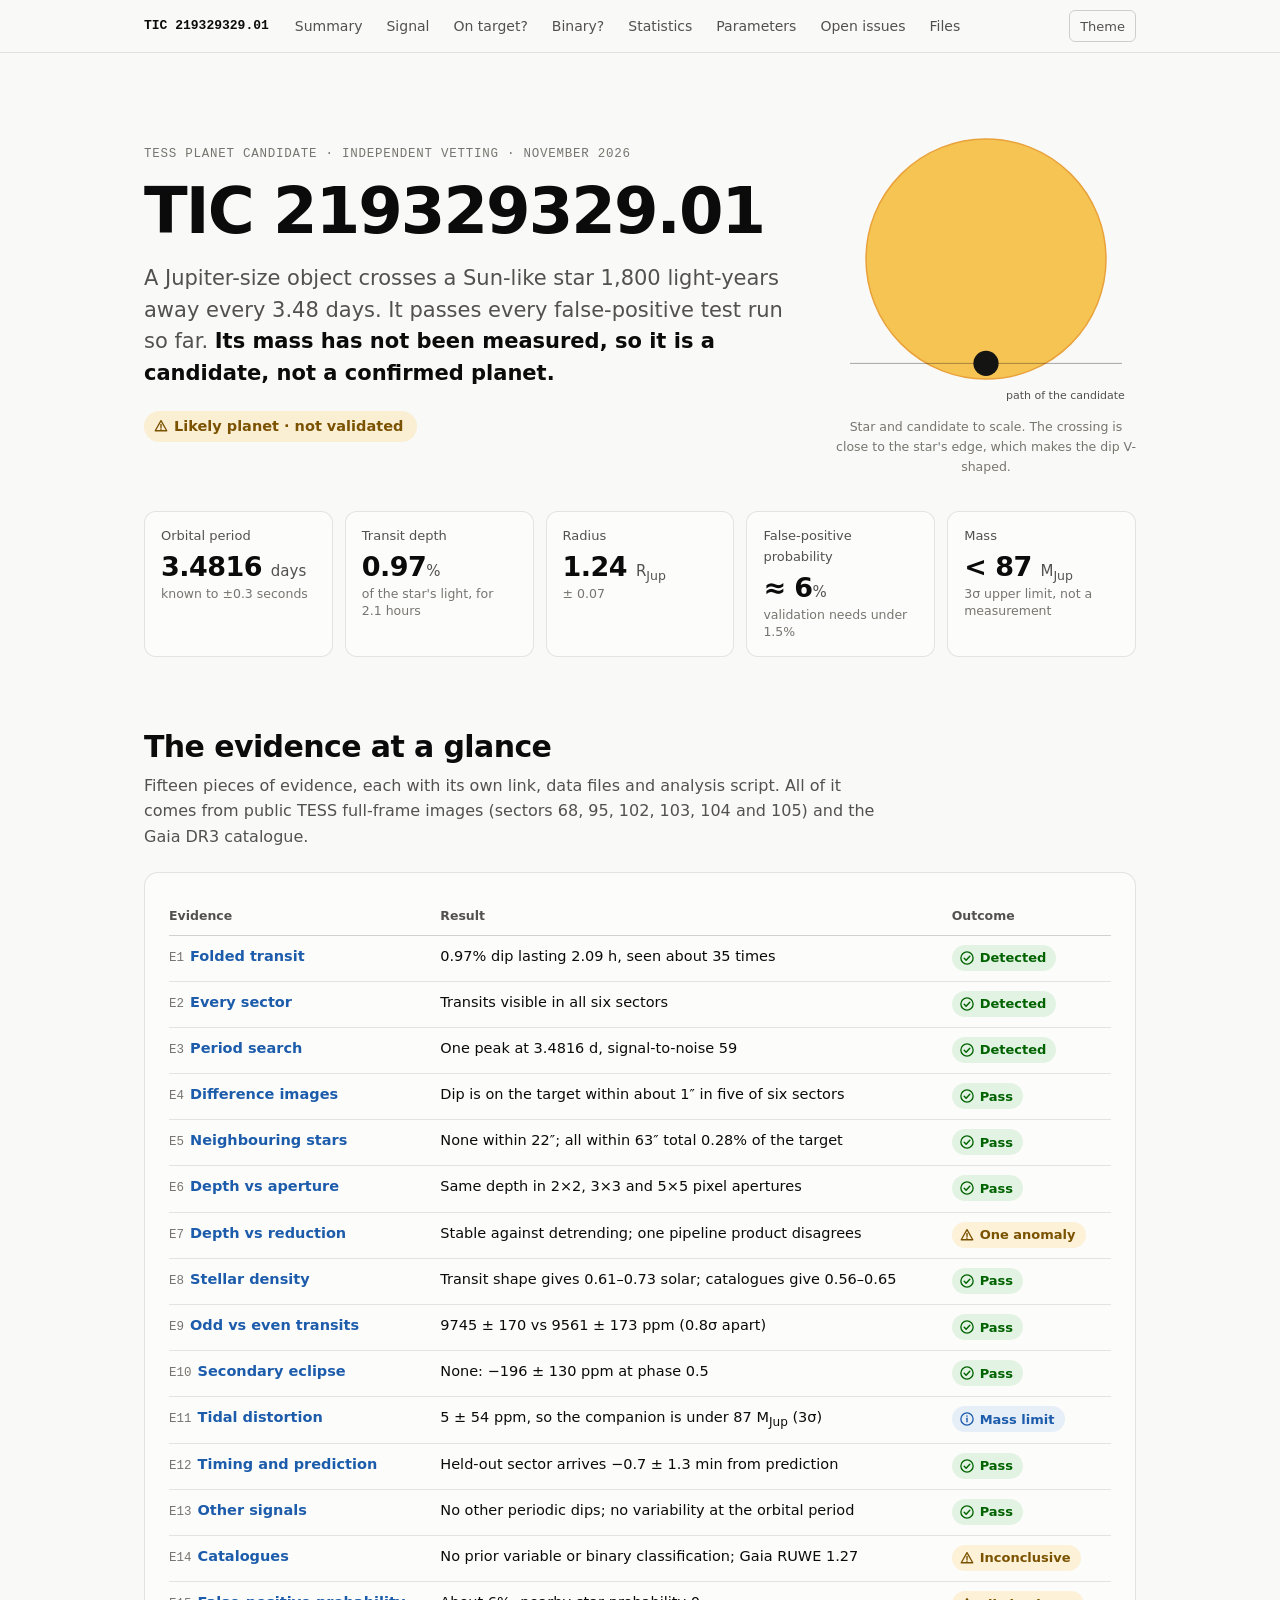
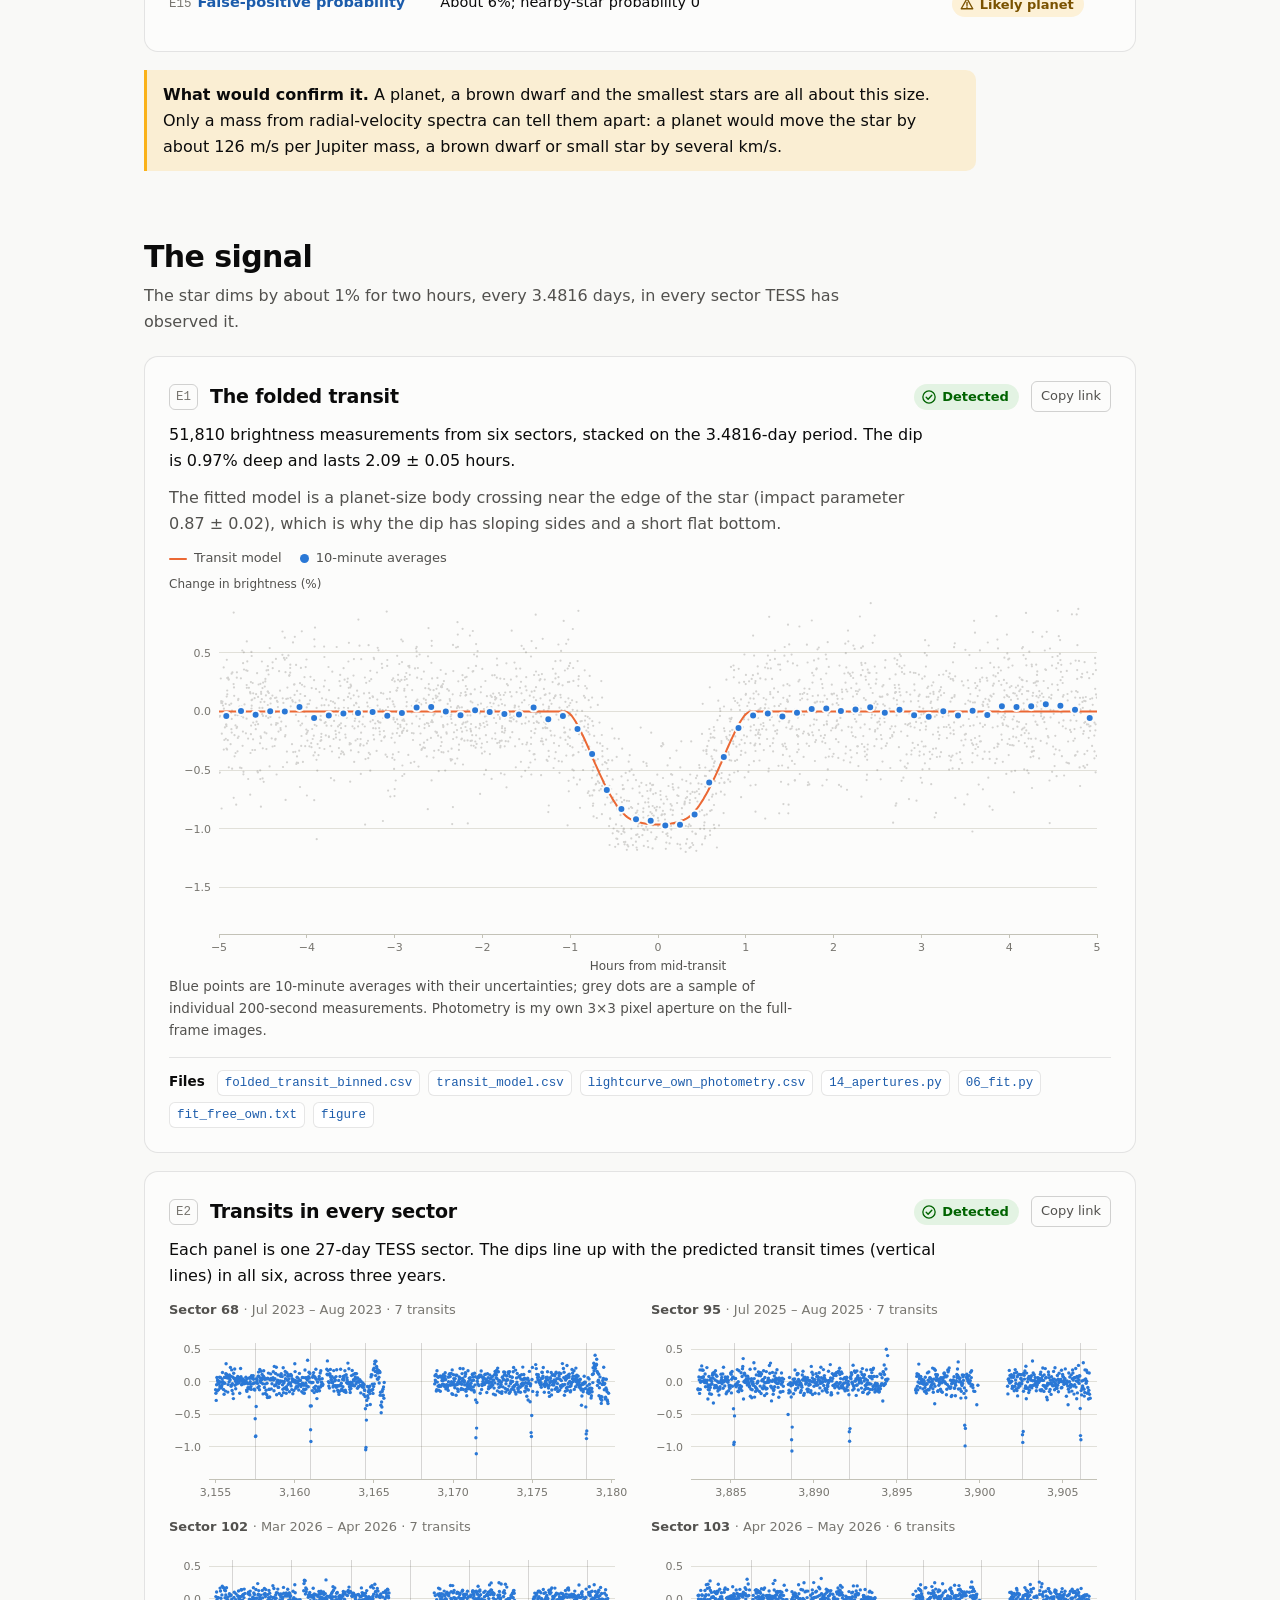
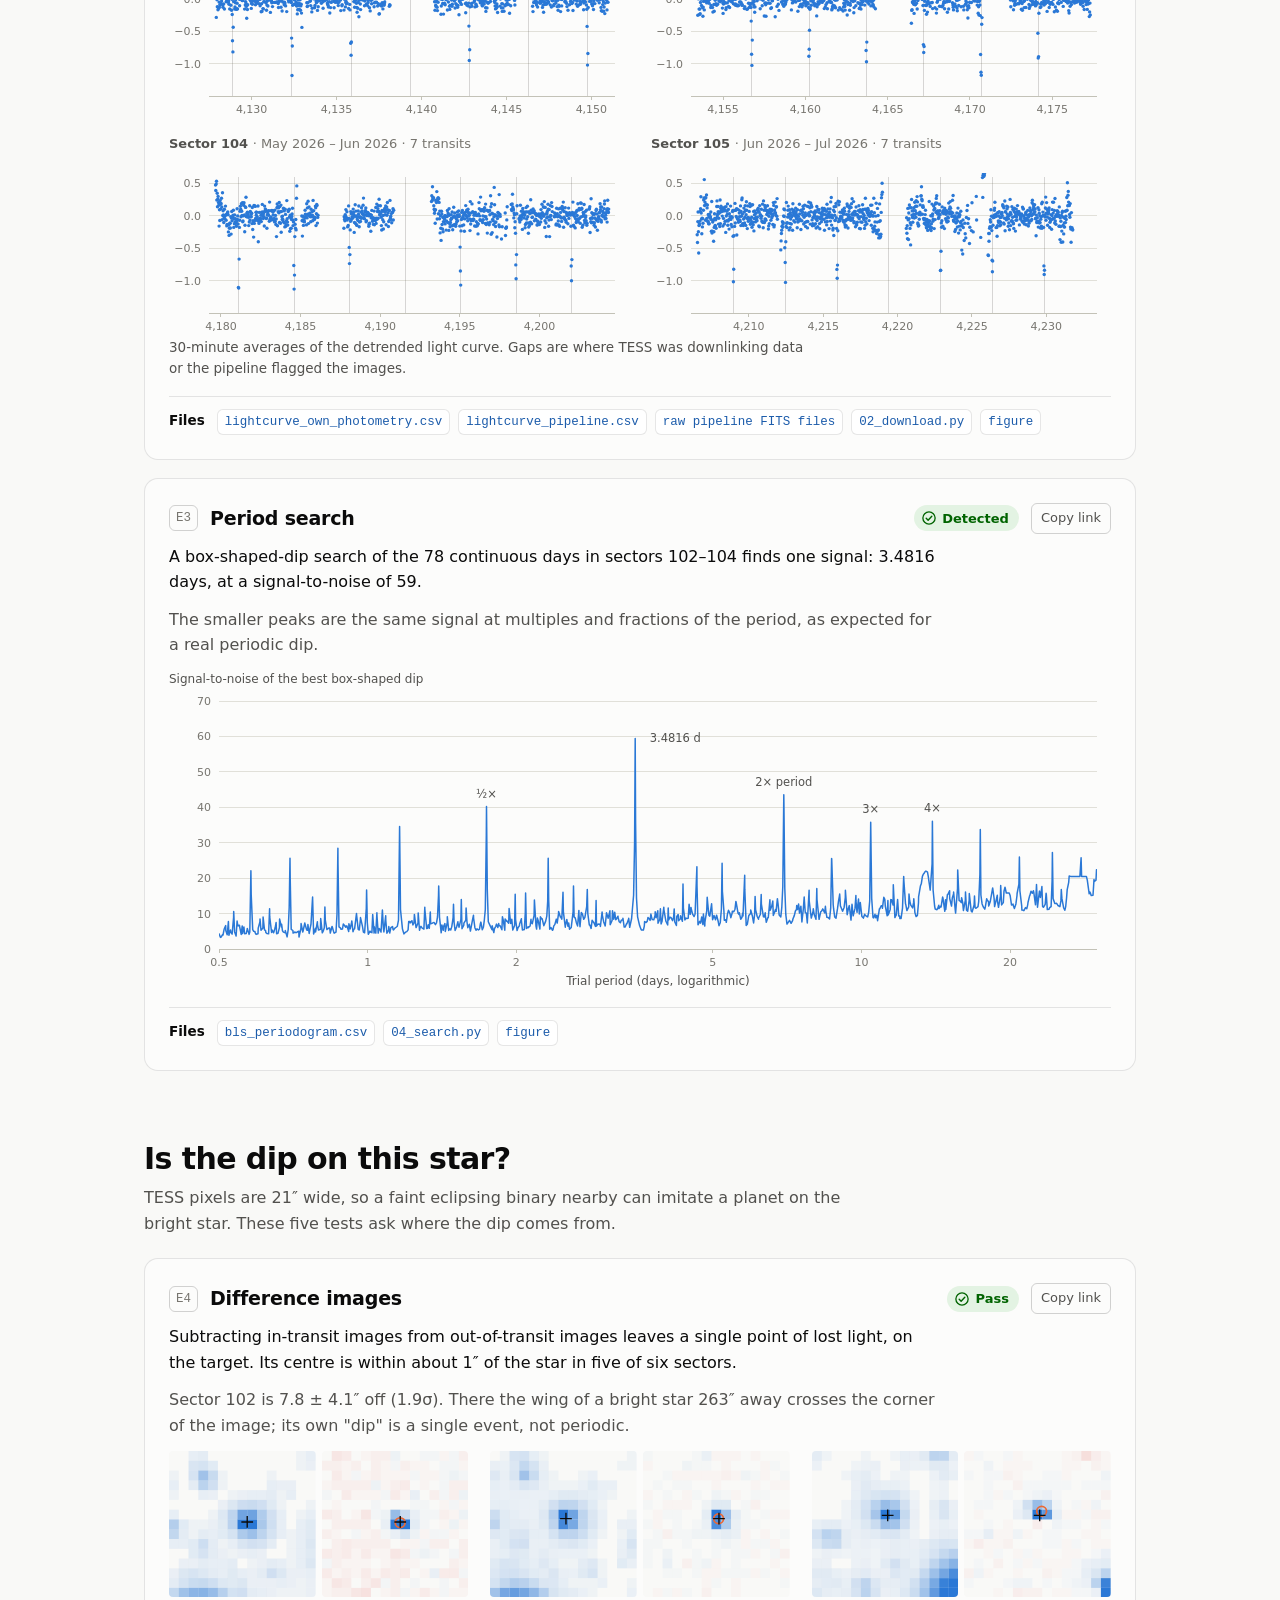
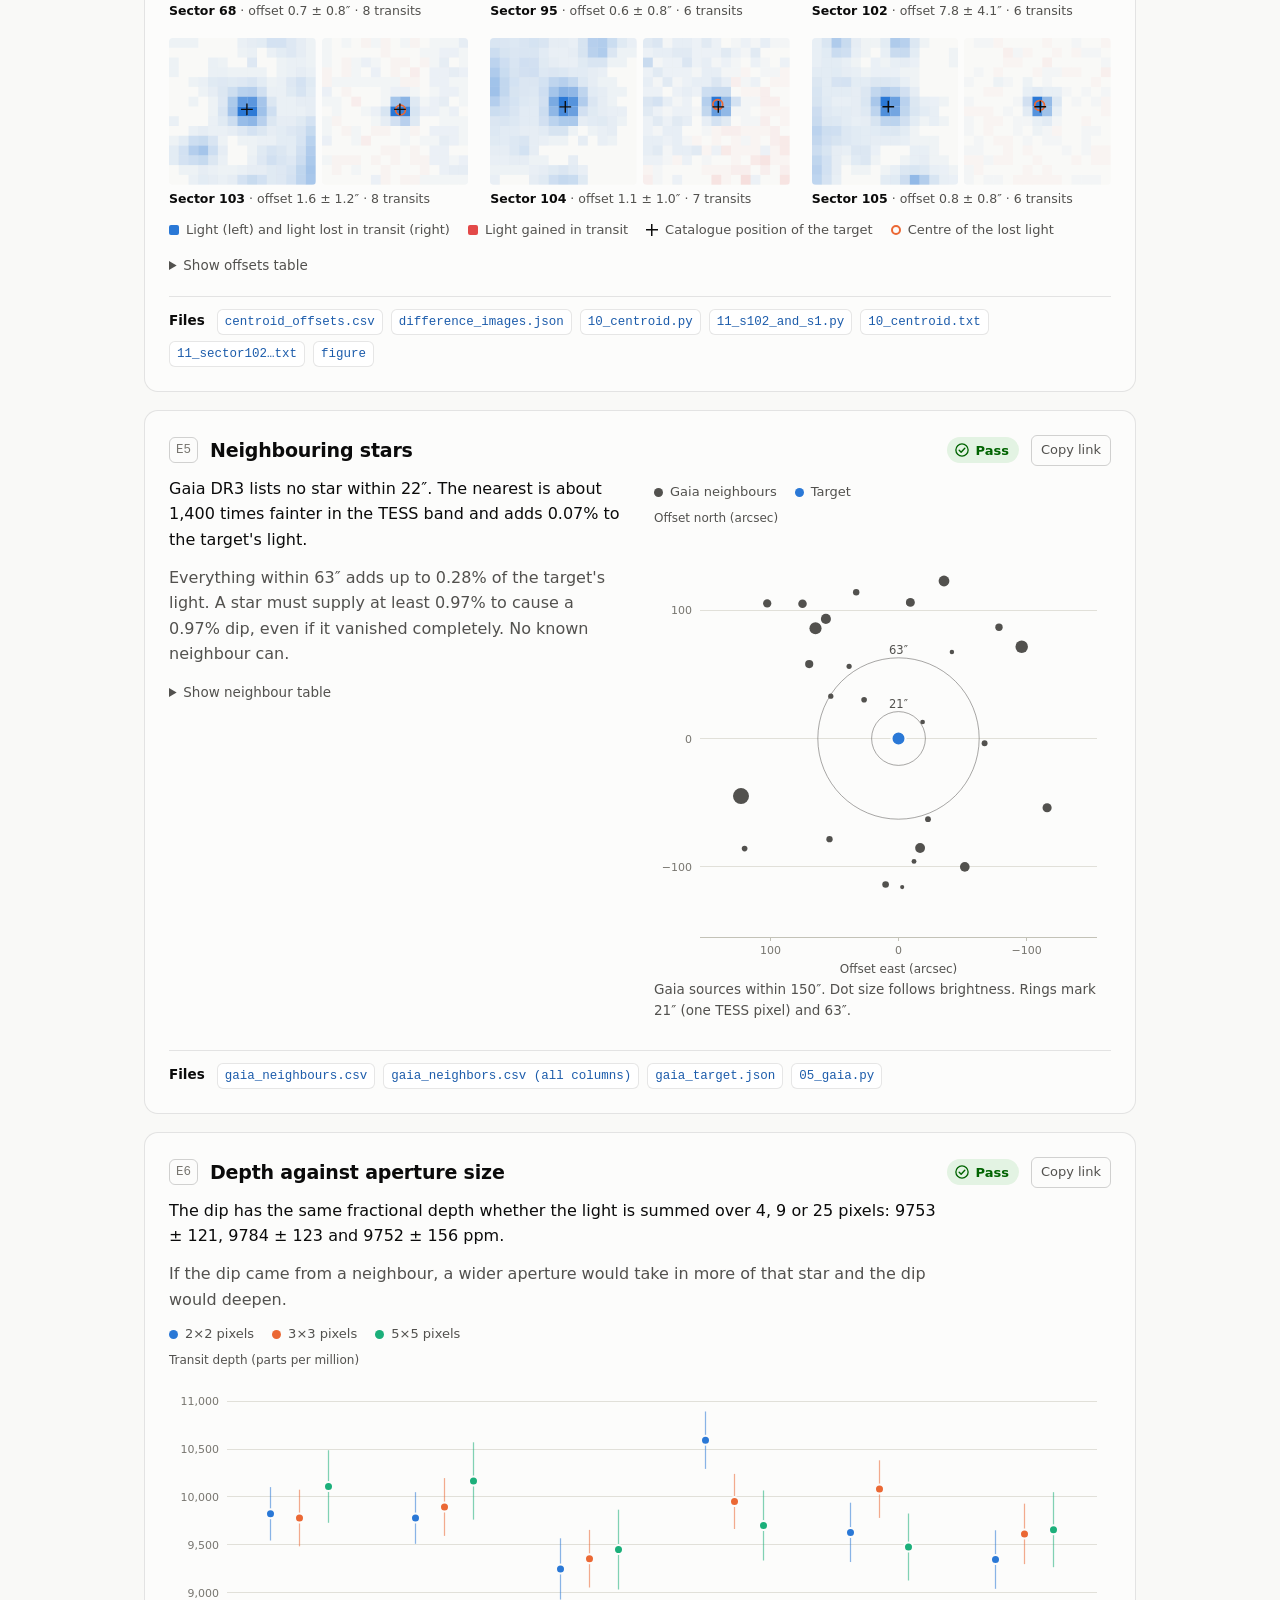
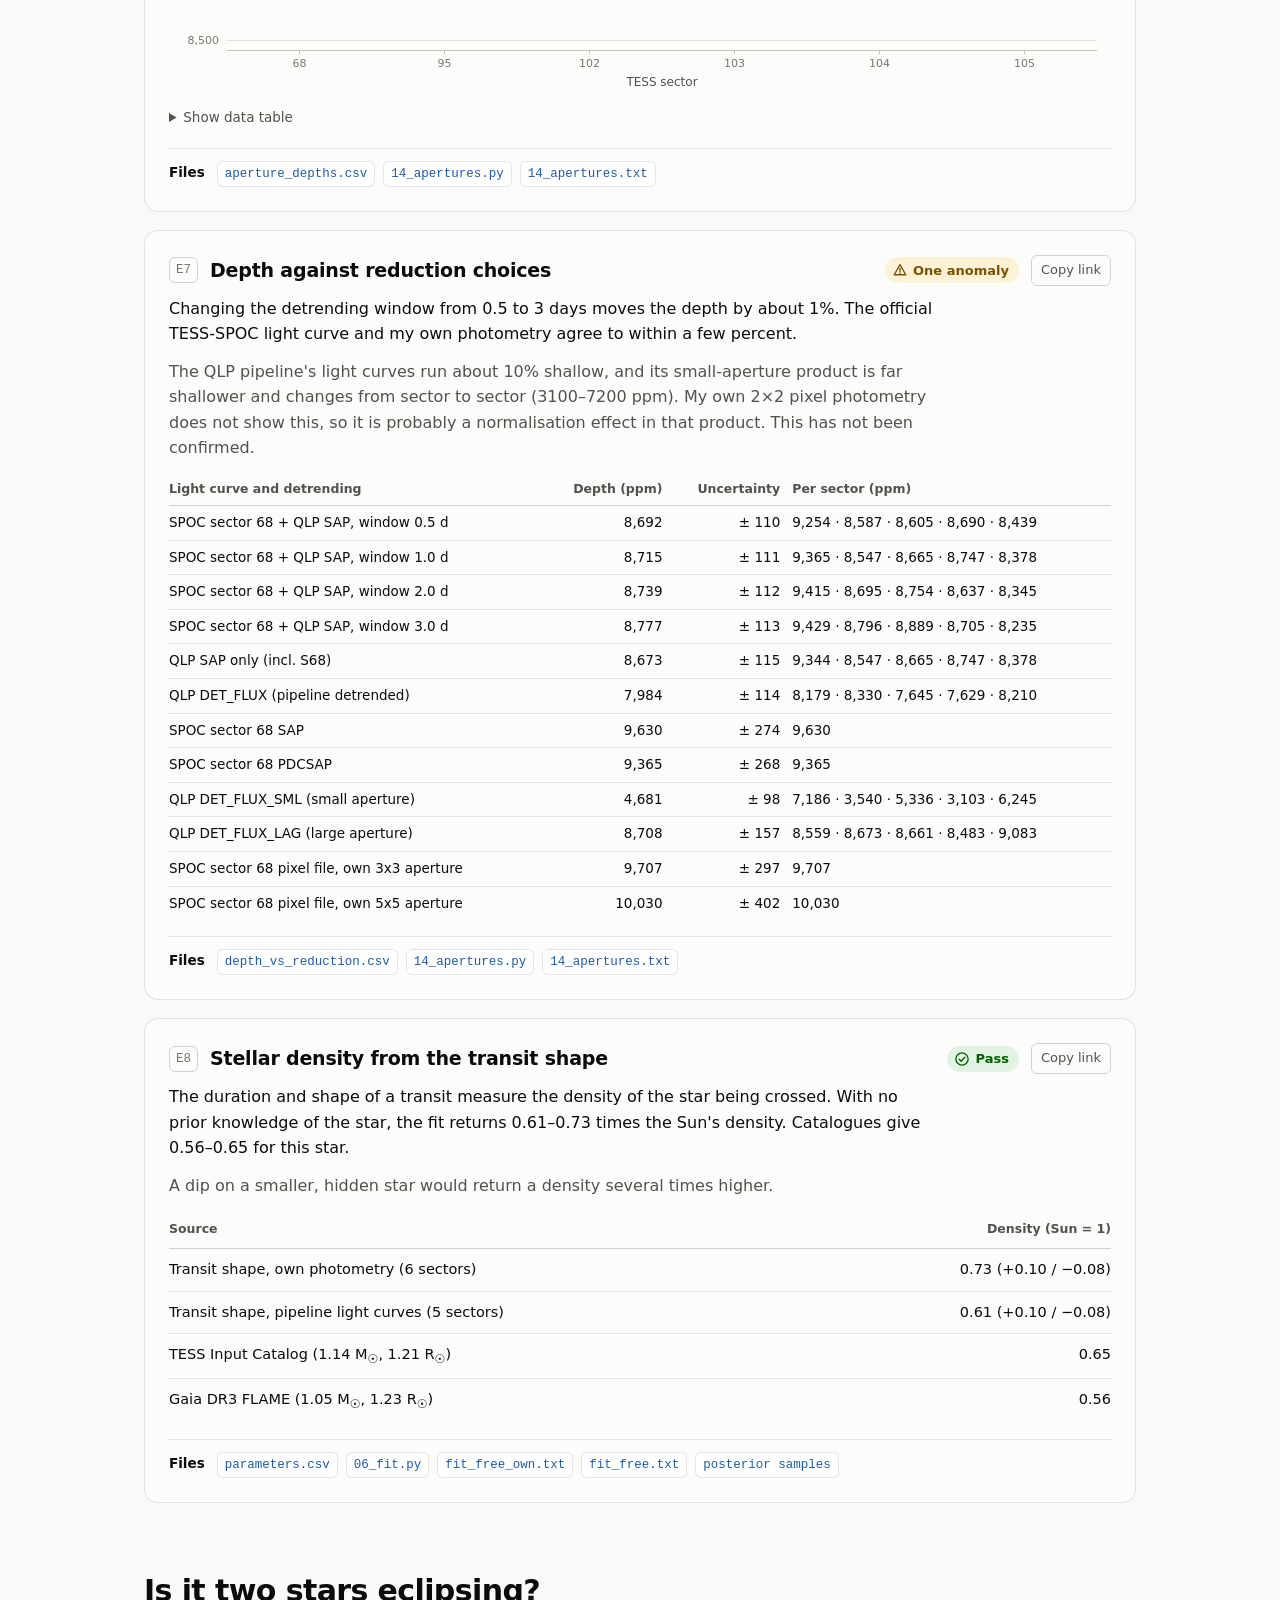
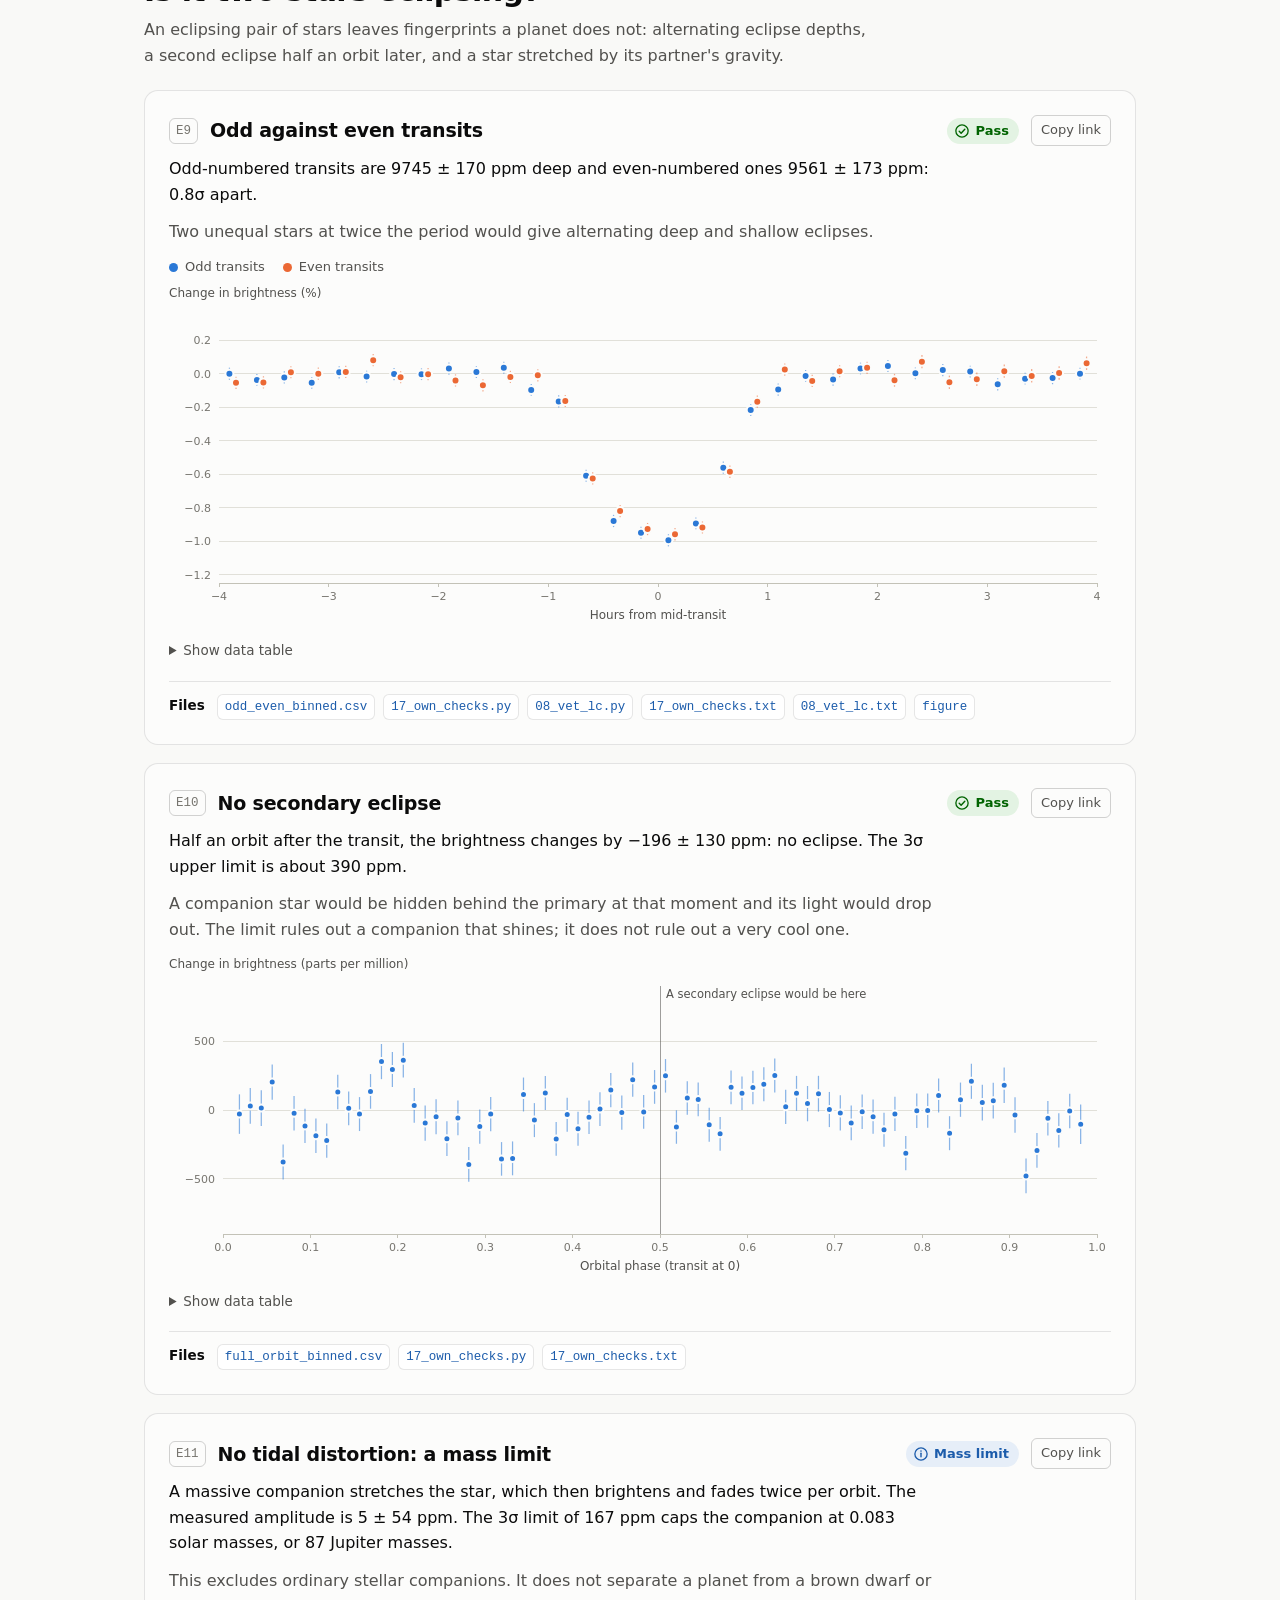
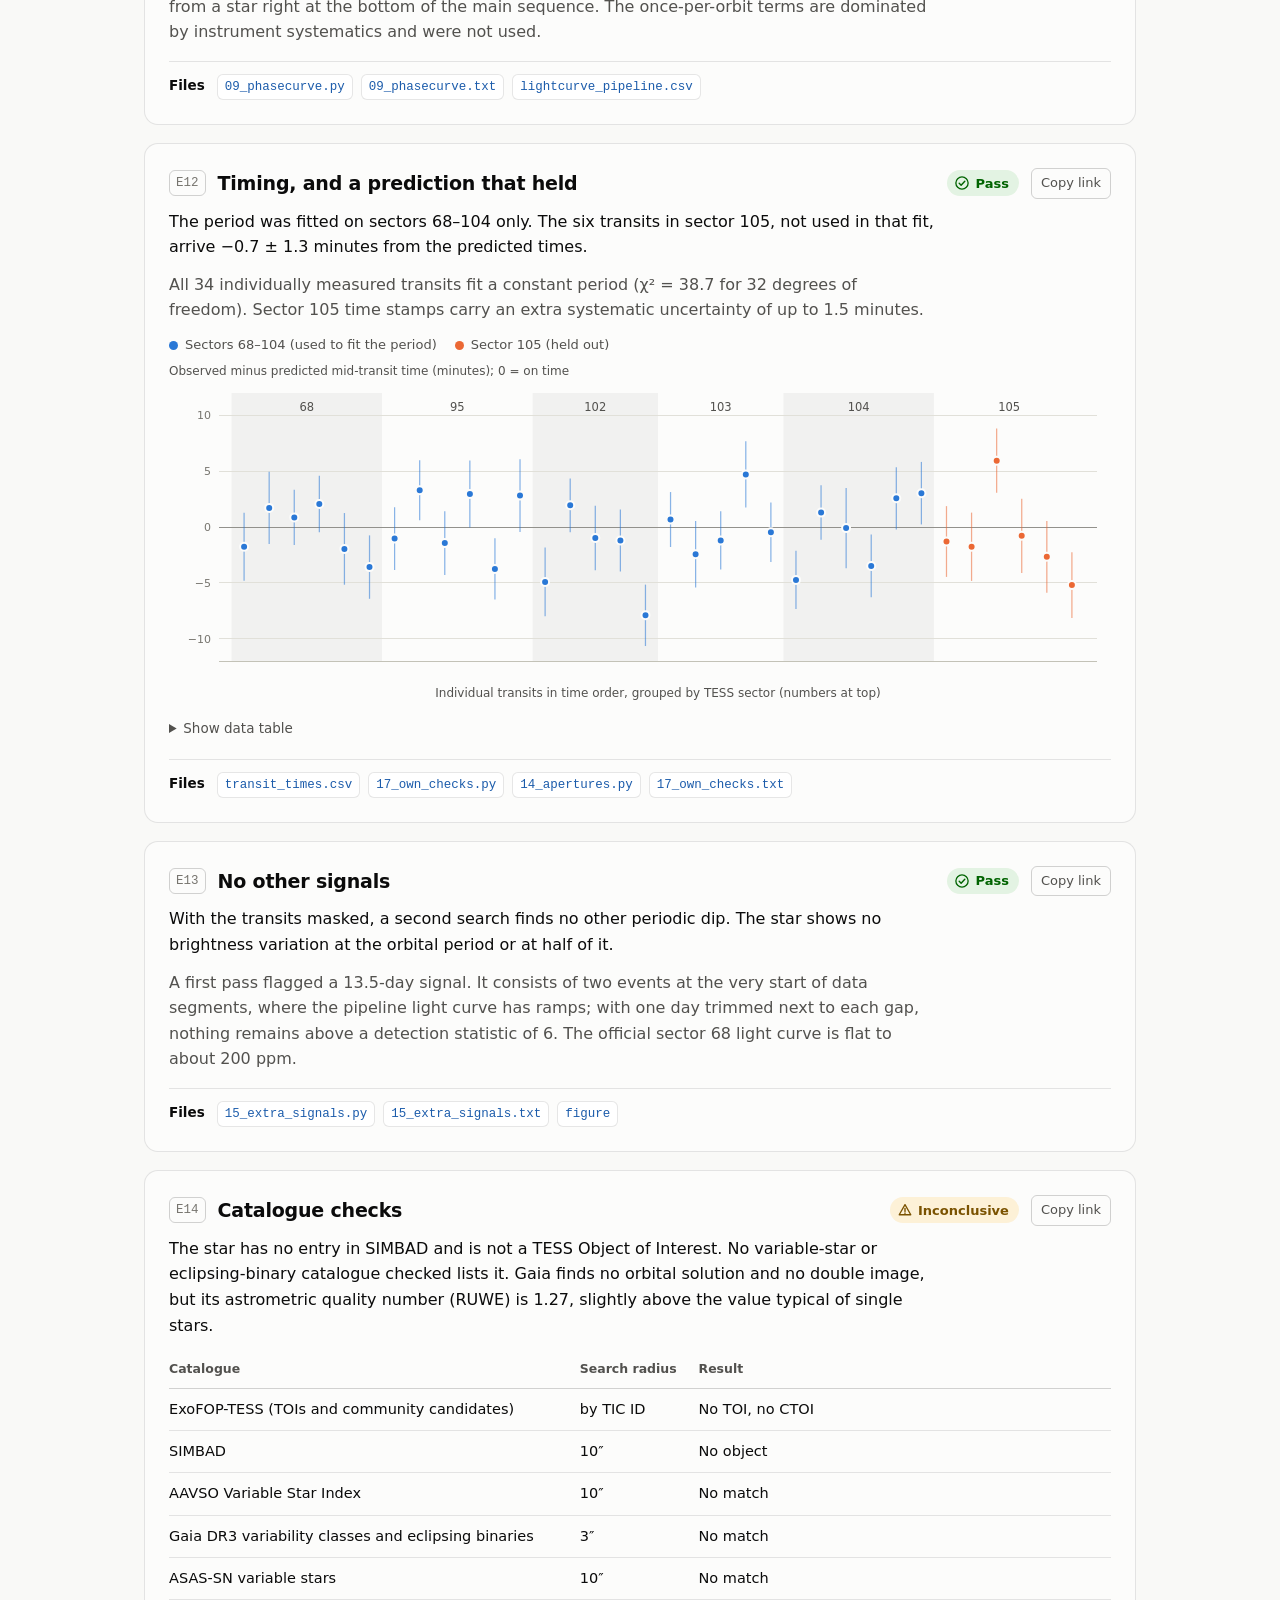
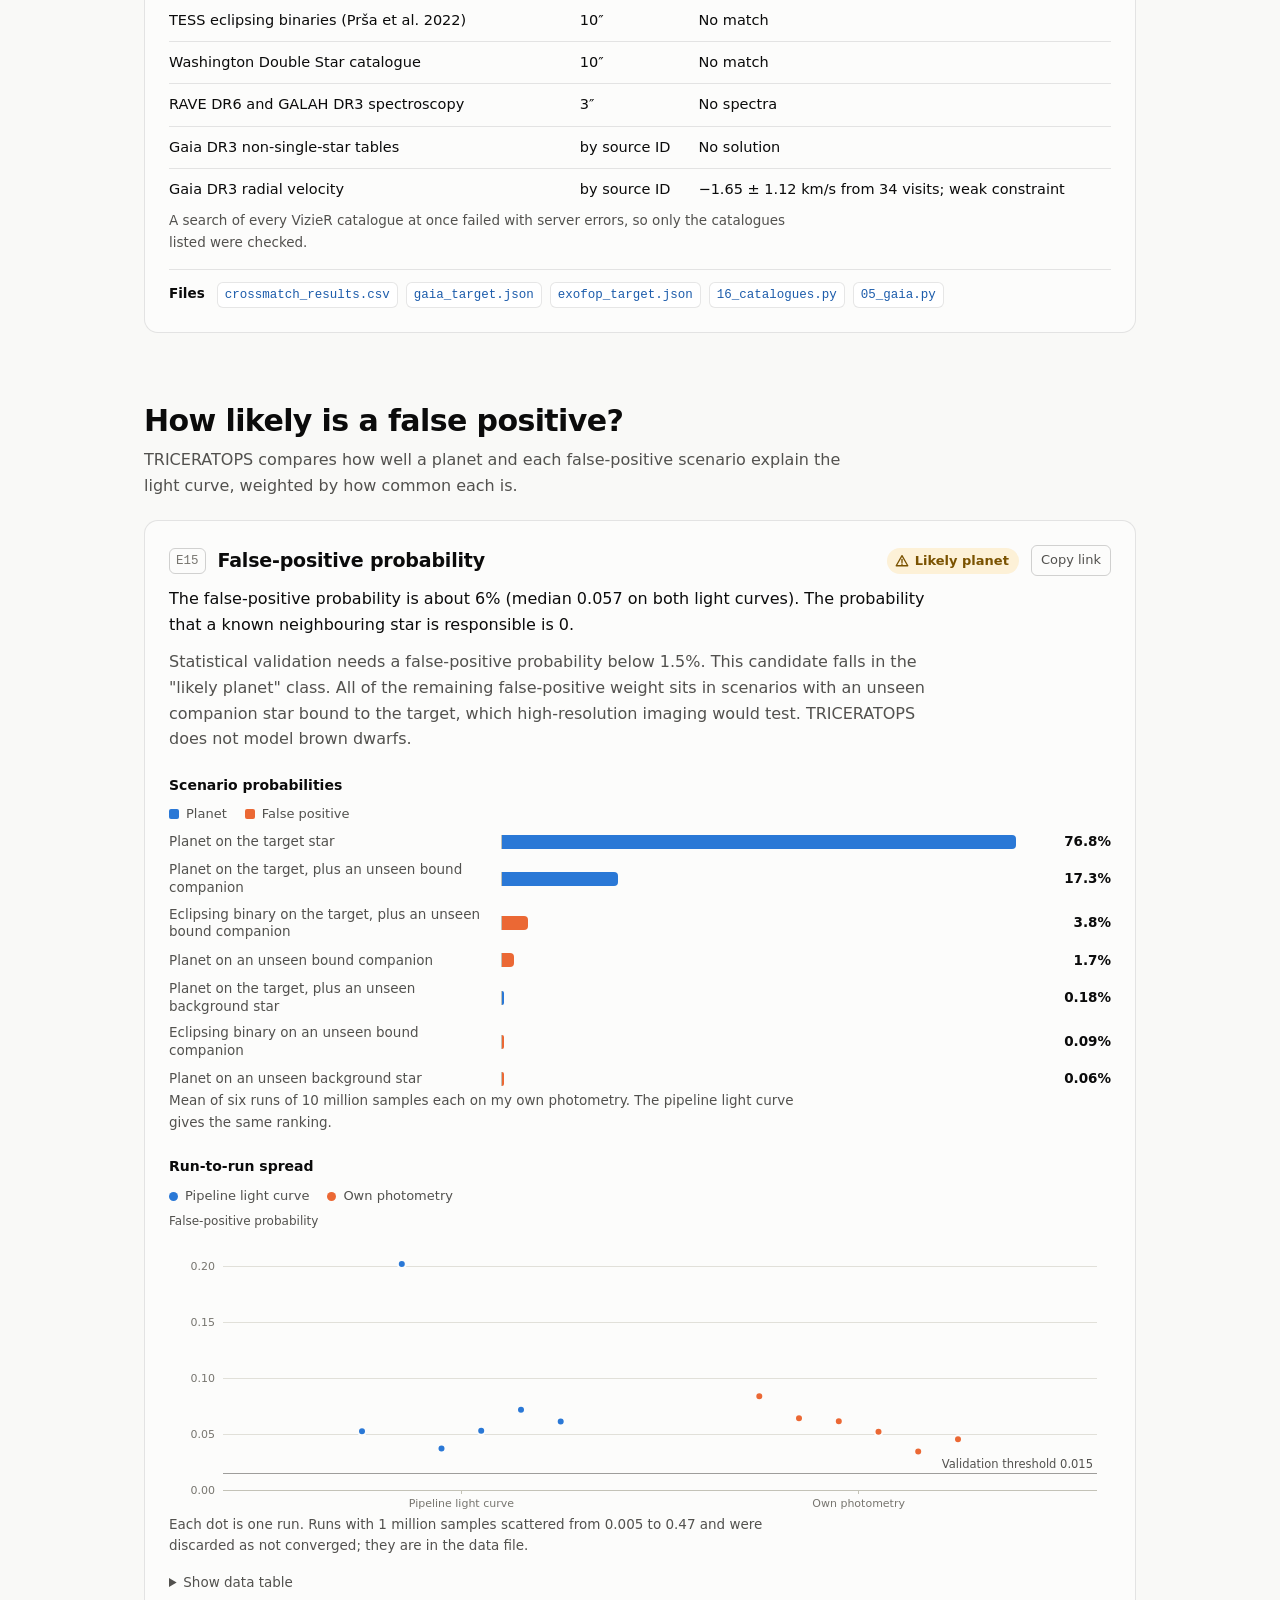
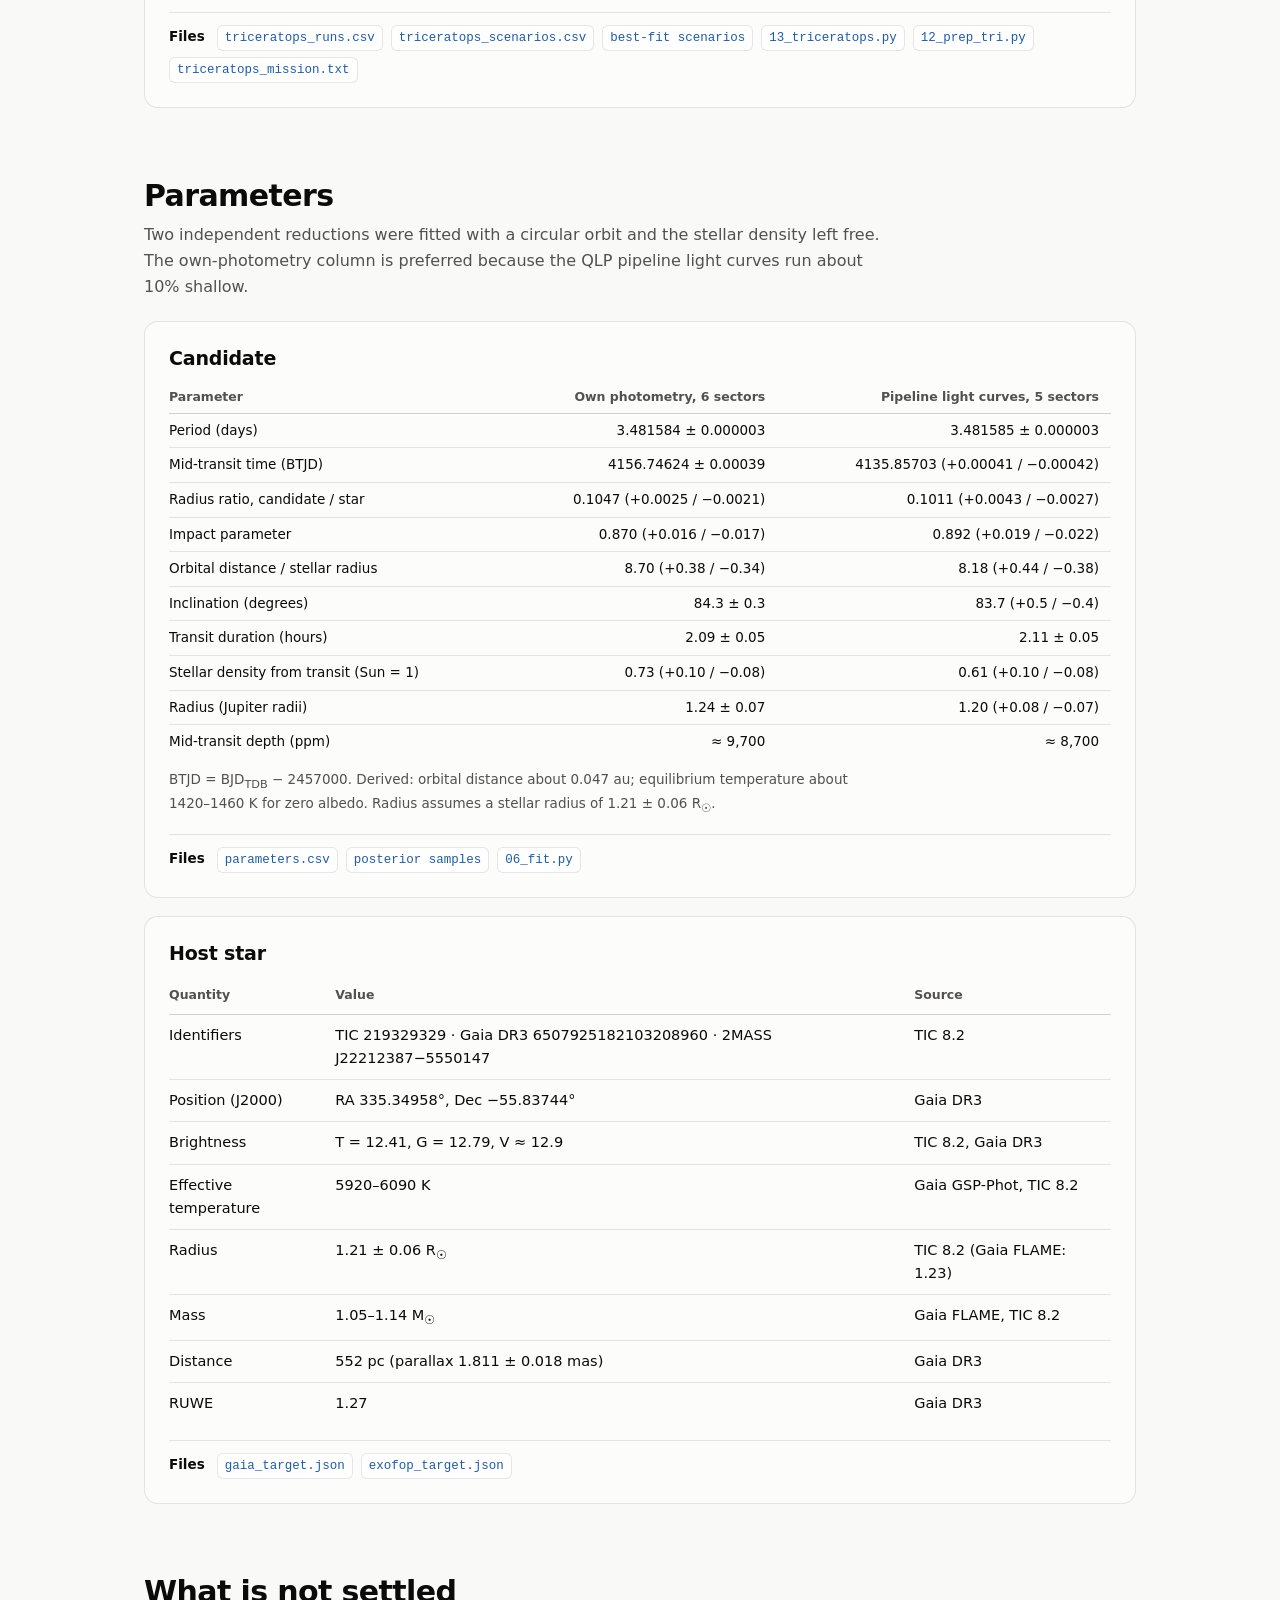
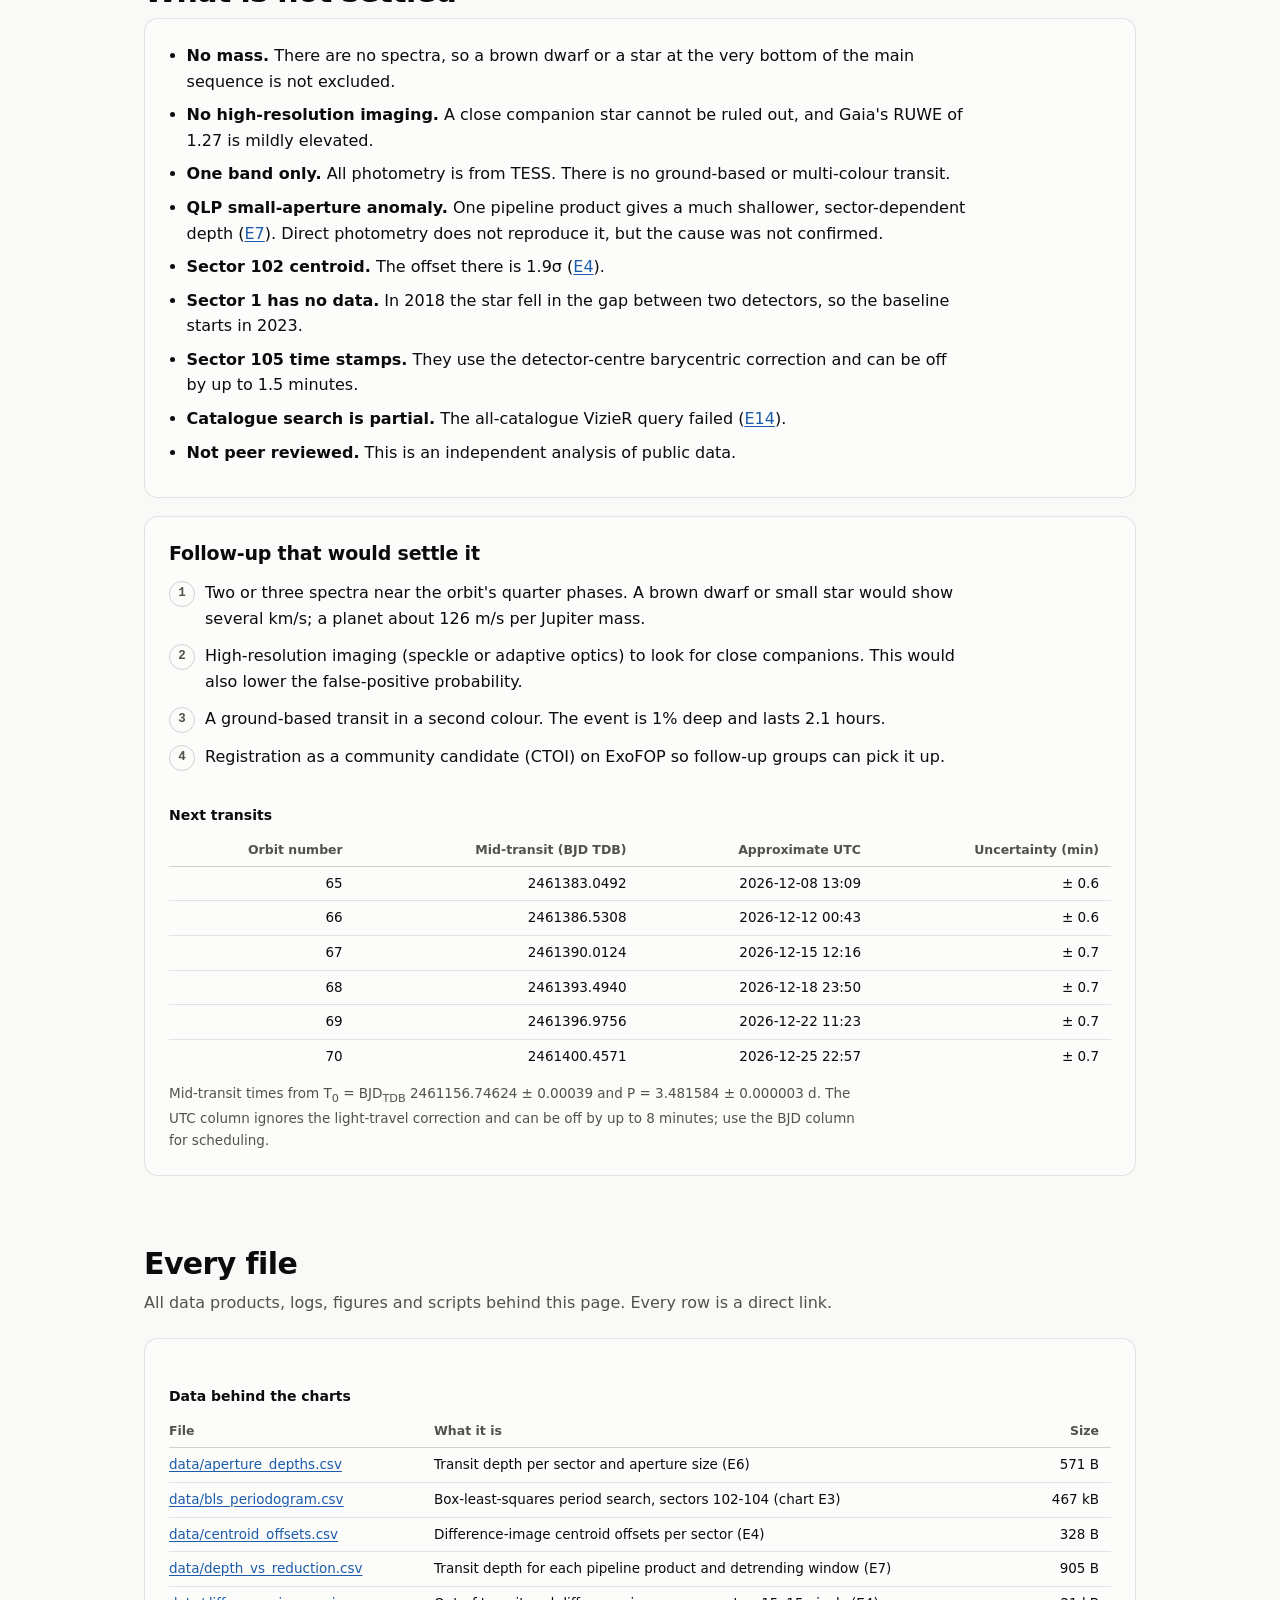
==== index.html @ 23b4c653 "Publish TIC 219329329 evidence site" ====
<!doctype html>
<html lang="en">
<head>
<meta charset="utf-8">
<meta name="viewport" content="width=device-width, initial-scale=1">
<title>TIC 219329329.01 — evidence for a hot-Jupiter candidate</title>
<meta name="description" content="Vetting evidence for TIC 219329329.01, a Jupiter-size planet candidate found in TESS data: transit, on-target tests, eclipsing-binary tests and false-positive probability. Likely planet, not yet validated.">
<meta property="og:title" content="TIC 219329329.01 — evidence for a hot-Jupiter candidate">
<meta property="og:description" content="A Jupiter-size object crosses a Sun-like star every 3.48 days. Every test, every data file and every script, linkable.">
<meta property="og:type" content="article">
<meta name="color-scheme" content="light dark">
<link rel="icon" href="data:image/svg+xml,%3Csvg xmlns='http://www.w3.org/2000/svg' viewBox='0 0 32 32'%3E%3Ccircle cx='16' cy='16' r='14' fill='%23f6c453'/%3E%3Ccircle cx='16' cy='27' r='3' fill='%230b0b0b'/%3E%3C/svg%3E">
<link rel="stylesheet" href="assets/style.css">
<script>try { var t = localStorage.getItem("theme"); if (t === "light" || t === "dark") document.documentElement.setAttribute("data-theme", t); } catch (e) {}</script>
</head>
<body>
<svg width="0" height="0" style="position:absolute" aria-hidden="true">
  <symbol id="i-check" viewBox="0 0 16 16"><circle cx="8" cy="8" r="7" fill="none" stroke="currentColor" stroke-width="1.5"/><path d="M4.8 8.3l2.2 2.2 4.2-4.6" fill="none" stroke="currentColor" stroke-width="1.6" stroke-linecap="round" stroke-linejoin="round"/></symbol>
  <symbol id="i-warn" viewBox="0 0 16 16"><path d="M8 1.8l6.6 11.6H1.4z" fill="none" stroke="currentColor" stroke-width="1.5" stroke-linejoin="round"/><path d="M8 6.2v3.4" stroke="currentColor" stroke-width="1.6" stroke-linecap="round"/><circle cx="8" cy="11.6" r="0.9" fill="currentColor"/></symbol>
  <symbol id="i-info" viewBox="0 0 16 16"><circle cx="8" cy="8" r="7" fill="none" stroke="currentColor" stroke-width="1.5"/><path d="M8 7.2v4" stroke="currentColor" stroke-width="1.6" stroke-linecap="round"/><circle cx="8" cy="4.7" r="0.9" fill="currentColor"/></symbol>
</svg>

<header class="topbar">
  <div class="wrap">
    <a class="brand" href="#top">TIC 219329329.01</a>
    <nav class="topnav" aria-label="Sections">
      <a href="#summary">Summary</a>
      <a href="#detection">Signal</a>
      <a href="#on-target">On target?</a>
      <a href="#binary">Binary?</a>
      <a href="#fpp">Statistics</a>
      <a href="#parameters">Parameters</a>
      <a href="#open-issues">Open issues</a>
      <a href="#files">Files</a>
    </nav>
    <button class="theme-toggle" id="theme-toggle" type="button" aria-label="Switch between light and dark theme">Theme</button>
  </div>
</header>

<main id="top">
<div class="wrap">

<section class="hero">
  <div class="hero-grid">
    <div>
      <p class="kicker">TESS planet candidate · independent vetting · November 2026</p>
      <h1>TIC 219329329.01</h1>
      <p class="lede">A Jupiter-size object crosses a Sun-like star 1,800 light-years away every 3.48 days. It passes every false-positive test run so far. <strong>Its mass has not been measured, so it is a candidate, not a confirmed planet.</strong></p>
      <span class="pill pill-warn pill-lg"><svg><use href="#i-warn"/></svg>Likely planet · not validated</span>
    </div>
    <figure class="hero-art" style="margin:0">
      <svg viewBox="0 0 300 300" role="img" aria-label="The star with the candidate crossing near its lower edge, drawn to scale">
        <circle class="art-star" cx="150" cy="150" r="120"/>
        <circle class="art-limb" cx="150" cy="150" r="120"/>
        <line class="art-path" x1="14" x2="286" y1="254.4" y2="254.4"/>
        <circle class="art-planet" cx="150" cy="254.4" r="12.6"/>
        <text class="art-label" x="170" y="290">path of the candidate</text>
      </svg>
      <figcaption>Star and candidate to scale. The crossing is close to the star's edge, which makes the dip V-shaped.</figcaption>
    </figure>
  </div>

  <ul class="tiles">
    <li class="tile"><div class="tile-label">Orbital period</div><div class="tile-value">3.4816 <small>days</small></div><div class="tile-note">known to ±0.3 seconds</div></li>
    <li class="tile"><div class="tile-label">Transit depth</div><div class="tile-value">0.97<small>%</small></div><div class="tile-note">of the star's light, for 2.1 hours</div></li>
    <li class="tile"><div class="tile-label">Radius</div><div class="tile-value">1.24 <small>R<sub>Jup</sub></small></div><div class="tile-note">± 0.07</div></li>
    <li class="tile"><div class="tile-label">False-positive probability</div><div class="tile-value">≈ 6<small>%</small></div><div class="tile-note">validation needs under 1.5%</div></li>
    <li class="tile"><div class="tile-label">Mass</div><div class="tile-value">&lt; 87 <small>M<sub>Jup</sub></small></div><div class="tile-note">3σ upper limit, not a measurement</div></li>
  </ul>
</section>

<section class="block" id="summary">
  <h2>The evidence at a glance</h2>
  <p class="section-intro">Fifteen pieces of evidence, each with its own link, data files and analysis script. All of it comes from public TESS full-frame images (sectors 68, 95, 102, 103, 104 and 105) and the Gaia DR3 catalogue.</p>
  <div class="card">
    <div class="table-wrap">
    <table class="glance">
      <thead><tr><th scope="col">Evidence</th><th scope="col">Result</th><th scope="col">Outcome</th></tr></thead>
      <tbody>
        <tr><td><span class="mono">E1</span><a href="#transit">Folded transit</a></td><td>0.97% dip lasting 2.09 h, seen about 35 times</td><td><span class="pill pill-good"><svg><use href="#i-check"/></svg>Detected</span></td></tr>
        <tr><td><span class="mono">E2</span><a href="#light-curves">Every sector</a></td><td>Transits visible in all six sectors</td><td><span class="pill pill-good"><svg><use href="#i-check"/></svg>Detected</span></td></tr>
        <tr><td><span class="mono">E3</span><a href="#period-search">Period search</a></td><td>One peak at 3.4816 d, signal-to-noise 59</td><td><span class="pill pill-good"><svg><use href="#i-check"/></svg>Detected</span></td></tr>
        <tr><td><span class="mono">E4</span><a href="#centroid">Difference images</a></td><td>Dip is on the target within about 1″ in five of six sectors</td><td><span class="pill pill-good"><svg><use href="#i-check"/></svg>Pass</span></td></tr>
        <tr><td><span class="mono">E5</span><a href="#neighbours">Neighbouring stars</a></td><td>None within 22″; all within 63″ total 0.28% of the target</td><td><span class="pill pill-good"><svg><use href="#i-check"/></svg>Pass</span></td></tr>
        <tr><td><span class="mono">E6</span><a href="#aperture">Depth vs aperture</a></td><td>Same depth in 2×2, 3×3 and 5×5 pixel apertures</td><td><span class="pill pill-good"><svg><use href="#i-check"/></svg>Pass</span></td></tr>
        <tr><td><span class="mono">E7</span><a href="#reduction">Depth vs reduction</a></td><td>Stable against detrending; one pipeline product disagrees</td><td><span class="pill pill-warn"><svg><use href="#i-warn"/></svg>One anomaly</span></td></tr>
        <tr><td><span class="mono">E8</span><a href="#density">Stellar density</a></td><td>Transit shape gives 0.61–0.73 solar; catalogues give 0.56–0.65</td><td><span class="pill pill-good"><svg><use href="#i-check"/></svg>Pass</span></td></tr>
        <tr><td><span class="mono">E9</span><a href="#odd-even">Odd vs even transits</a></td><td>9745 ± 170 vs 9561 ± 173 ppm (0.8σ apart)</td><td><span class="pill pill-good"><svg><use href="#i-check"/></svg>Pass</span></td></tr>
        <tr><td><span class="mono">E10</span><a href="#secondary">Secondary eclipse</a></td><td>None: −196 ± 130 ppm at phase 0.5</td><td><span class="pill pill-good"><svg><use href="#i-check"/></svg>Pass</span></td></tr>
        <tr><td><span class="mono">E11</span><a href="#ellipsoidal">Tidal distortion</a></td><td>5 ± 54 ppm, so the companion is under 87 M<sub>Jup</sub> (3σ)</td><td><span class="pill pill-info"><svg><use href="#i-info"/></svg>Mass limit</span></td></tr>
        <tr><td><span class="mono">E12</span><a href="#timing">Timing and prediction</a></td><td>Held-out sector arrives −0.7 ± 1.3 min from prediction</td><td><span class="pill pill-good"><svg><use href="#i-check"/></svg>Pass</span></td></tr>
        <tr><td><span class="mono">E13</span><a href="#other-signals">Other signals</a></td><td>No other periodic dips; no variability at the orbital period</td><td><span class="pill pill-good"><svg><use href="#i-check"/></svg>Pass</span></td></tr>
        <tr><td><span class="mono">E14</span><a href="#catalogues">Catalogues</a></td><td>No prior variable or binary classification; Gaia RUWE 1.27</td><td><span class="pill pill-warn"><svg><use href="#i-warn"/></svg>Inconclusive</span></td></tr>
        <tr><td><span class="mono">E15</span><a href="#fpp">False-positive probability</a></td><td>About 6%; nearby-star probability 0</td><td><span class="pill pill-warn"><svg><use href="#i-warn"/></svg>Likely planet</span></td></tr>
      </tbody>
    </table>
    </div>
  </div>
  <div class="callout"><p><strong>What would confirm it.</strong> A planet, a brown dwarf and the smallest stars are all about this size. Only a mass from radial-velocity spectra can tell them apart: a planet would move the star by about 126 m/s per Jupiter mass, a brown dwarf or small star by several km/s.</p></div>
</section>

<!-- ============================================================ DETECTION -->
<section class="block" id="detection">
  <h2>The signal</h2>
  <p class="section-intro">The star dims by about 1% for two hours, every 3.4816 days, in every sector TESS has observed it.</p>

  <article class="card ev" id="transit">
    <div class="ev-head"><span class="ev-id">E1</span><h3>The folded transit</h3><span class="pill pill-good"><svg><use href="#i-check"/></svg>Detected</span><a class="permalink" href="#transit">Copy link</a></div>
    <p class="result">51,810 brightness measurements from six sectors, stacked on the 3.4816-day period. The dip is 0.97% deep and lasts 2.09 ± 0.05 hours.</p>
    <p class="why">The fitted model is a planet-size body crossing near the edge of the star (impact parameter 0.87 ± 0.02), which is why the dip has sloping sides and a short flat bottom.</p>
    <div id="chart-transit"></div>
    <p class="caption">Blue points are 10-minute averages with their uncertainties; grey dots are a sample of individual 200-second measurements. Photometry is my own 3×3 pixel aperture on the full-frame images.</p>
    <div class="files"><span class="files-label">Files</span><a href="data/folded_transit_binned.csv">folded_transit_binned.csv</a><a href="data/transit_model.csv">transit_model.csv</a><a href="data/lightcurve_own_photometry.csv">lightcurve_own_photometry.csv</a><a href="scripts/14_apertures.py">14_apertures.py</a><a href="scripts/06_fit.py">06_fit.py</a><a href="evidence/logs/fit_free_own.txt">fit_free_own.txt</a><a href="evidence/figures/06_independent_photometry.png">figure</a></div>
  </article>

  <article class="card ev" id="light-curves">
    <div class="ev-head"><span class="ev-id">E2</span><h3>Transits in every sector</h3><span class="pill pill-good"><svg><use href="#i-check"/></svg>Detected</span><a class="permalink" href="#light-curves">Copy link</a></div>
    <p class="result">Each panel is one 27-day TESS sector. The dips line up with the predicted transit times (vertical lines) in all six, across three years.</p>
    <div class="small-multiples" id="chart-sectors"></div>
    <p class="caption">30-minute averages of the detrended light curve. Gaps are where TESS was downlinking data or the pipeline flagged the images.</p>
    <div class="files"><span class="files-label">Files</span><a href="data/lightcurve_own_photometry.csv">lightcurve_own_photometry.csv</a><a href="data/lightcurve_pipeline.csv">lightcurve_pipeline.csv</a><a href="evidence/raw/">raw pipeline FITS files</a><a href="scripts/02_download.py">02_download.py</a><a href="evidence/figures/01_raw_lightcurves.png">figure</a></div>
  </article>

  <article class="card ev" id="period-search">
    <div class="ev-head"><span class="ev-id">E3</span><h3>Period search</h3><span class="pill pill-good"><svg><use href="#i-check"/></svg>Detected</span><a class="permalink" href="#period-search">Copy link</a></div>
    <p class="result">A box-shaped-dip search of the 78 continuous days in sectors 102–104 finds one signal: 3.4816 days, at a signal-to-noise of 59.</p>
    <p class="why">The smaller peaks are the same signal at multiples and fractions of the period, as expected for a real periodic dip.</p>
    <div id="chart-bls"></div>
    <div class="files"><span class="files-label">Files</span><a href="data/bls_periodogram.csv">bls_periodogram.csv</a><a href="scripts/04_search.py">04_search.py</a><a href="evidence/figures/02_bls.png">figure</a></div>
  </article>
</section>

<!-- ============================================================ ON TARGET -->
<section class="block" id="on-target">
  <h2>Is the dip on this star?</h2>
  <p class="section-intro">TESS pixels are 21″ wide, so a faint eclipsing binary nearby can imitate a planet on the bright star. These five tests ask where the dip comes from.</p>

  <article class="card ev" id="centroid">
    <div class="ev-head"><span class="ev-id">E4</span><h3>Difference images</h3><span class="pill pill-good"><svg><use href="#i-check"/></svg>Pass</span><a class="permalink" href="#centroid">Copy link</a></div>
    <p class="result">Subtracting in-transit images from out-of-transit images leaves a single point of lost light, on the target. Its centre is within about 1″ of the star in five of six sectors.</p>
    <p class="why">Sector 102 is 7.8 ± 4.1″ off (1.9σ). There the wing of a bright star 263″ away crosses the corner of the image; its own "dip" is a single event, not periodic.</p>
    <div class="cutouts" id="chart-cutouts"></div>
    <div class="key"><span><i style="background:var(--s1)"></i>Light (left) and light lost in transit (right)</span><span><i style="background:var(--div-neg)"></i>Light gained in transit</span><span><i class="k-cross"></i>Catalogue position of the target</span><span><i class="k-ring"></i>Centre of the lost light</span></div>
    <details class="tableview"><summary>Show offsets table</summary><div id="table-centroid"></div></details>
    <div class="files"><span class="files-label">Files</span><a href="data/centroid_offsets.csv">centroid_offsets.csv</a><a href="data/difference_images.json">difference_images.json</a><a href="scripts/10_centroid.py">10_centroid.py</a><a href="scripts/11_s102_and_s1.py">11_s102_and_s1.py</a><a href="evidence/logs/10_centroid.txt">10_centroid.txt</a><a href="evidence/logs/11_sector102_and_sector1.txt">11_sector102…txt</a><a href="evidence/figures/04_centroid.png">figure</a></div>
  </article>

  <article class="card ev" id="neighbours">
    <div class="ev-head"><span class="ev-id">E5</span><h3>Neighbouring stars</h3><span class="pill pill-good"><svg><use href="#i-check"/></svg>Pass</span><a class="permalink" href="#neighbours">Copy link</a></div>
    <div class="two">
      <div>
        <p class="result">Gaia DR3 lists no star within 22″. The nearest is about 1,400 times fainter in the TESS band and adds 0.07% to the target's light.</p>
        <p class="why">Everything within 63″ adds up to 0.28% of the target's light. A star must supply at least 0.97% to cause a 0.97% dip, even if it vanished completely. No known neighbour can.</p>
        <details class="tableview"><summary>Show neighbour table</summary><div id="table-neighbours"></div></details>
      </div>
      <div class="map-wrap"><div id="chart-neighbours"></div><p class="caption">Gaia sources within 150″. Dot size follows brightness. Rings mark 21″ (one TESS pixel) and 63″.</p></div>
    </div>
    <div class="files"><span class="files-label">Files</span><a href="data/gaia_neighbours.csv">gaia_neighbours.csv</a><a href="evidence/catalogues/gaia_neighbors.csv">gaia_neighbors.csv (all columns)</a><a href="evidence/catalogues/gaia_target.json">gaia_target.json</a><a href="scripts/05_gaia.py">05_gaia.py</a></div>
  </article>

  <article class="card ev" id="aperture">
    <div class="ev-head"><span class="ev-id">E6</span><h3>Depth against aperture size</h3><span class="pill pill-good"><svg><use href="#i-check"/></svg>Pass</span><a class="permalink" href="#aperture">Copy link</a></div>
    <p class="result">The dip has the same fractional depth whether the light is summed over 4, 9 or 25 pixels: 9753 ± 121, 9784 ± 123 and 9752 ± 156 ppm.</p>
    <p class="why">If the dip came from a neighbour, a wider aperture would take in more of that star and the dip would deepen.</p>
    <div id="chart-aperture"></div>
    <details class="tableview"><summary>Show data table</summary><div id="table-aperture"></div></details>
    <div class="files"><span class="files-label">Files</span><a href="data/aperture_depths.csv">aperture_depths.csv</a><a href="scripts/14_apertures.py">14_apertures.py</a><a href="evidence/logs/14_apertures.txt">14_apertures.txt</a></div>
  </article>

  <article class="card ev" id="reduction">
    <div class="ev-head"><span class="ev-id">E7</span><h3>Depth against reduction choices</h3><span class="pill pill-warn"><svg><use href="#i-warn"/></svg>One anomaly</span><a class="permalink" href="#reduction">Copy link</a></div>
    <p class="result">Changing the detrending window from 0.5 to 3 days moves the depth by about 1%. The official TESS-SPOC light curve and my own photometry agree to within a few percent.</p>
    <p class="why">The QLP pipeline's light curves run about 10% shallow, and its small-aperture product is far shallower and changes from sector to sector (3100–7200 ppm). My own 2×2 pixel photometry does not show this, so it is probably a normalisation effect in that product. This has not been confirmed.</p>
    <div id="table-reduction"></div>
    <div class="files"><span class="files-label">Files</span><a href="data/depth_vs_reduction.csv">depth_vs_reduction.csv</a><a href="scripts/14_apertures.py">14_apertures.py</a><a href="evidence/logs/14_apertures.txt">14_apertures.txt</a></div>
  </article>

  <article class="card ev" id="density">
    <div class="ev-head"><span class="ev-id">E8</span><h3>Stellar density from the transit shape</h3><span class="pill pill-good"><svg><use href="#i-check"/></svg>Pass</span><a class="permalink" href="#density">Copy link</a></div>
    <p class="result">The duration and shape of a transit measure the density of the star being crossed. With no prior knowledge of the star, the fit returns 0.61–0.73 times the Sun's density. Catalogues give 0.56–0.65 for this star.</p>
    <p class="why">A dip on a smaller, hidden star would return a density several times higher.</p>
    <div class="table-wrap"><table>
      <thead><tr><th scope="col">Source</th><th scope="col" class="num">Density (Sun = 1)</th></tr></thead>
      <tbody>
        <tr><th scope="row">Transit shape, own photometry (6 sectors)</th><td class="num">0.73 (+0.10 / −0.08)</td></tr>
        <tr><th scope="row">Transit shape, pipeline light curves (5 sectors)</th><td class="num">0.61 (+0.10 / −0.08)</td></tr>
        <tr><th scope="row">TESS Input Catalog (1.14 M<sub>☉</sub>, 1.21 R<sub>☉</sub>)</th><td class="num">0.65</td></tr>
        <tr><th scope="row">Gaia DR3 FLAME (1.05 M<sub>☉</sub>, 1.23 R<sub>☉</sub>)</th><td class="num">0.56</td></tr>
      </tbody>
    </table></div>
    <div class="files"><span class="files-label">Files</span><a href="data/parameters.csv">parameters.csv</a><a href="scripts/06_fit.py">06_fit.py</a><a href="evidence/logs/fit_free_own.txt">fit_free_own.txt</a><a href="evidence/logs/fit_free.txt">fit_free.txt</a><a href="evidence/posteriors/">posterior samples</a></div>
  </article>
</section>

<!-- ============================================================ BINARY -->
<section class="block" id="binary">
  <h2>Is it two stars eclipsing?</h2>
  <p class="section-intro">An eclipsing pair of stars leaves fingerprints a planet does not: alternating eclipse depths, a second eclipse half an orbit later, and a star stretched by its partner's gravity.</p>

  <article class="card ev" id="odd-even">
    <div class="ev-head"><span class="ev-id">E9</span><h3>Odd against even transits</h3><span class="pill pill-good"><svg><use href="#i-check"/></svg>Pass</span><a class="permalink" href="#odd-even">Copy link</a></div>
    <p class="result">Odd-numbered transits are 9745 ± 170 ppm deep and even-numbered ones 9561 ± 173 ppm: 0.8σ apart.</p>
    <p class="why">Two unequal stars at twice the period would give alternating deep and shallow eclipses.</p>
    <div id="chart-oddeven"></div>
    <details class="tableview"><summary>Show data table</summary><div id="table-oddeven"></div></details>
    <div class="files"><span class="files-label">Files</span><a href="data/odd_even_binned.csv">odd_even_binned.csv</a><a href="scripts/17_own_checks.py">17_own_checks.py</a><a href="scripts/08_vet_lc.py">08_vet_lc.py</a><a href="evidence/logs/17_own_checks.txt">17_own_checks.txt</a><a href="evidence/logs/08_vet_lc.txt">08_vet_lc.txt</a><a href="evidence/figures/03_vetting_lc.png">figure</a></div>
  </article>

  <article class="card ev" id="secondary">
    <div class="ev-head"><span class="ev-id">E10</span><h3>No secondary eclipse</h3><span class="pill pill-good"><svg><use href="#i-check"/></svg>Pass</span><a class="permalink" href="#secondary">Copy link</a></div>
    <p class="result">Half an orbit after the transit, the brightness changes by −196 ± 130 ppm: no eclipse. The 3σ upper limit is about 390 ppm.</p>
    <p class="why">A companion star would be hidden behind the primary at that moment and its light would drop out. The limit rules out a companion that shines; it does not rule out a very cool one.</p>
    <div id="chart-phase"></div>
    <details class="tableview"><summary>Show data table</summary><div id="table-phase"></div></details>
    <div class="files"><span class="files-label">Files</span><a href="data/full_orbit_binned.csv">full_orbit_binned.csv</a><a href="scripts/17_own_checks.py">17_own_checks.py</a><a href="evidence/logs/17_own_checks.txt">17_own_checks.txt</a></div>
  </article>

  <article class="card ev" id="ellipsoidal">
    <div class="ev-head"><span class="ev-id">E11</span><h3>No tidal distortion: a mass limit</h3><span class="pill pill-info"><svg><use href="#i-info"/></svg>Mass limit</span><a class="permalink" href="#ellipsoidal">Copy link</a></div>
    <p class="result">A massive companion stretches the star, which then brightens and fades twice per orbit. The measured amplitude is 5 ± 54 ppm. The 3σ limit of 167 ppm caps the companion at 0.083 solar masses, or 87 Jupiter masses.</p>
    <p class="why">This excludes ordinary stellar companions. It does not separate a planet from a brown dwarf or from a star right at the bottom of the main sequence. The once-per-orbit terms are dominated by instrument systematics and were not used.</p>
    <div class="files"><span class="files-label">Files</span><a href="scripts/09_phasecurve.py">09_phasecurve.py</a><a href="evidence/logs/09_phasecurve.txt">09_phasecurve.txt</a><a href="data/lightcurve_pipeline.csv">lightcurve_pipeline.csv</a></div>
  </article>

  <article class="card ev" id="timing">
    <div class="ev-head"><span class="ev-id">E12</span><h3>Timing, and a prediction that held</h3><span class="pill pill-good"><svg><use href="#i-check"/></svg>Pass</span><a class="permalink" href="#timing">Copy link</a></div>
    <p class="result">The period was fitted on sectors 68–104 only. The six transits in sector 105, not used in that fit, arrive −0.7 ± 1.3 minutes from the predicted times.</p>
    <p class="why">All 34 individually measured transits fit a constant period (χ² = 38.7 for 32 degrees of freedom). Sector 105 time stamps carry an extra systematic uncertainty of up to 1.5 minutes.</p>
    <div id="chart-timing"></div>
    <details class="tableview"><summary>Show data table</summary><div id="table-timing"></div></details>
    <div class="files"><span class="files-label">Files</span><a href="data/transit_times.csv">transit_times.csv</a><a href="scripts/17_own_checks.py">17_own_checks.py</a><a href="scripts/14_apertures.py">14_apertures.py</a><a href="evidence/logs/17_own_checks.txt">17_own_checks.txt</a></div>
  </article>

  <article class="card ev" id="other-signals">
    <div class="ev-head"><span class="ev-id">E13</span><h3>No other signals</h3><span class="pill pill-good"><svg><use href="#i-check"/></svg>Pass</span><a class="permalink" href="#other-signals">Copy link</a></div>
    <p class="result">With the transits masked, a second search finds no other periodic dip. The star shows no brightness variation at the orbital period or at half of it.</p>
    <p class="why">A first pass flagged a 13.5-day signal. It consists of two events at the very start of data segments, where the pipeline light curve has ramps; with one day trimmed next to each gap, nothing remains above a detection statistic of 6. The official sector 68 light curve is flat to about 200 ppm.</p>
    <div class="files"><span class="files-label">Files</span><a href="scripts/15_extra_signals.py">15_extra_signals.py</a><a href="evidence/logs/15_extra_signals.txt">15_extra_signals.txt</a><a href="evidence/figures/05_extra_signals.png">figure</a></div>
  </article>

  <article class="card ev" id="catalogues">
    <div class="ev-head"><span class="ev-id">E14</span><h3>Catalogue checks</h3><span class="pill pill-warn"><svg><use href="#i-warn"/></svg>Inconclusive</span><a class="permalink" href="#catalogues">Copy link</a></div>
    <p class="result">The star has no entry in SIMBAD and is not a TESS Object of Interest. No variable-star or eclipsing-binary catalogue checked lists it. Gaia finds no orbital solution and no double image, but its astrometric quality number (RUWE) is 1.27, slightly above the value typical of single stars.</p>
    <div class="table-wrap"><table>
      <thead><tr><th scope="col">Catalogue</th><th scope="col">Search radius</th><th scope="col">Result</th></tr></thead>
      <tbody>
        <tr><th scope="row">ExoFOP-TESS (TOIs and community candidates)</th><td>by TIC ID</td><td>No TOI, no CTOI</td></tr>
        <tr><th scope="row">SIMBAD</th><td>10″</td><td>No object</td></tr>
        <tr><th scope="row">AAVSO Variable Star Index</th><td>10″</td><td>No match</td></tr>
        <tr><th scope="row">Gaia DR3 variability classes and eclipsing binaries</th><td>3″</td><td>No match</td></tr>
        <tr><th scope="row">ASAS-SN variable stars</th><td>10″</td><td>No match</td></tr>
        <tr><th scope="row">TESS eclipsing binaries (Prša et al. 2022)</th><td>10″</td><td>No match</td></tr>
        <tr><th scope="row">Washington Double Star catalogue</th><td>10″</td><td>No match</td></tr>
        <tr><th scope="row">RAVE DR6 and GALAH DR3 spectroscopy</th><td>3″</td><td>No spectra</td></tr>
        <tr><th scope="row">Gaia DR3 non-single-star tables</th><td>by source ID</td><td>No solution</td></tr>
        <tr><th scope="row">Gaia DR3 radial velocity</th><td>by source ID</td><td>−1.65 ± 1.12 km/s from 34 visits; weak constraint</td></tr>
      </tbody>
    </table></div>
    <p class="caption">A search of every VizieR catalogue at once failed with server errors, so only the catalogues listed were checked.</p>
    <div class="files"><span class="files-label">Files</span><a href="evidence/catalogues/crossmatch_results.csv">crossmatch_results.csv</a><a href="evidence/catalogues/gaia_target.json">gaia_target.json</a><a href="evidence/catalogues/exofop_target.json">exofop_target.json</a><a href="scripts/16_catalogues.py">16_catalogues.py</a><a href="scripts/05_gaia.py">05_gaia.py</a></div>
  </article>
</section>

<!-- ============================================================ FPP -->
<section class="block" id="statistics">
  <h2>How likely is a false positive?</h2>
  <p class="section-intro">TRICERATOPS compares how well a planet and each false-positive scenario explain the light curve, weighted by how common each is.</p>

  <article class="card ev" id="fpp">
    <div class="ev-head"><span class="ev-id">E15</span><h3>False-positive probability</h3><span class="pill pill-warn"><svg><use href="#i-warn"/></svg>Likely planet</span><a class="permalink" href="#fpp">Copy link</a></div>
    <p class="result">The false-positive probability is about 6% (median 0.057 on both light curves). The probability that a known neighbouring star is responsible is 0.</p>
    <p class="why">Statistical validation needs a false-positive probability below 1.5%. This candidate falls in the "likely planet" class. All of the remaining false-positive weight sits in scenarios with an unseen companion star bound to the target, which high-resolution imaging would test. TRICERATOPS does not model brown dwarfs.</p>
    <h4>Scenario probabilities</h4>
    <div id="chart-scenarios"></div>
    <p class="caption">Mean of six runs of 10 million samples each on my own photometry. The pipeline light curve gives the same ranking.</p>
    <h4>Run-to-run spread</h4>
    <div id="chart-fpp"></div>
    <p class="caption">Each dot is one run. Runs with 1 million samples scattered from 0.005 to 0.47 and were discarded as not converged; they are in the data file.</p>
    <details class="tableview"><summary>Show data table</summary><div id="table-fpp"></div></details>
    <div class="files"><span class="files-label">Files</span><a href="data/triceratops_runs.csv">triceratops_runs.csv</a><a href="data/triceratops_scenarios.csv">triceratops_scenarios.csv</a><a href="evidence/catalogues/triceratops_probs_own1e7.csv">best-fit scenarios</a><a href="scripts/13_triceratops.py">13_triceratops.py</a><a href="scripts/12_prep_tri.py">12_prep_tri.py</a><a href="evidence/logs/triceratops_mission.txt">triceratops_mission.txt</a></div>
  </article>
</section>

<!-- ============================================================ PARAMETERS -->
<section class="block" id="parameters">
  <h2>Parameters</h2>
  <p class="section-intro">Two independent reductions were fitted with a circular orbit and the stellar density left free. The own-photometry column is preferred because the QLP pipeline light curves run about 10% shallow.</p>
  <div class="card">
    <h3>Candidate</h3>
    <div id="table-params" style="margin-top:10px"></div>
    <p class="caption">BTJD = BJD<sub>TDB</sub> − 2457000. Derived: orbital distance about 0.047 au; equilibrium temperature about 1420–1460 K for zero albedo. Radius assumes a stellar radius of 1.21 ± 0.06 R<sub>☉</sub>.</p>
    <div class="files"><span class="files-label">Files</span><a href="data/parameters.csv">parameters.csv</a><a href="evidence/posteriors/">posterior samples</a><a href="scripts/06_fit.py">06_fit.py</a></div>
  </div>
  <div class="card">
    <h3>Host star</h3>
    <div class="table-wrap" style="margin-top:10px"><table>
      <thead><tr><th scope="col">Quantity</th><th scope="col">Value</th><th scope="col">Source</th></tr></thead>
      <tbody>
        <tr><th scope="row">Identifiers</th><td>TIC 219329329 · Gaia DR3 6507925182103208960 · 2MASS J22212387−5550147</td><td>TIC 8.2</td></tr>
        <tr><th scope="row">Position (J2000)</th><td>RA 335.34958°, Dec −55.83744°</td><td>Gaia DR3</td></tr>
        <tr><th scope="row">Brightness</th><td>T = 12.41, G = 12.79, V ≈ 12.9</td><td>TIC 8.2, Gaia DR3</td></tr>
        <tr><th scope="row">Effective temperature</th><td>5920–6090 K</td><td>Gaia GSP-Phot, TIC 8.2</td></tr>
        <tr><th scope="row">Radius</th><td>1.21 ± 0.06 R<sub>☉</sub></td><td>TIC 8.2 (Gaia FLAME: 1.23)</td></tr>
        <tr><th scope="row">Mass</th><td>1.05–1.14 M<sub>☉</sub></td><td>Gaia FLAME, TIC 8.2</td></tr>
        <tr><th scope="row">Distance</th><td>552 pc (parallax 1.811 ± 0.018 mas)</td><td>Gaia DR3</td></tr>
        <tr><th scope="row">RUWE</th><td>1.27</td><td>Gaia DR3</td></tr>
      </tbody>
    </table></div>
    <div class="files"><span class="files-label">Files</span><a href="evidence/catalogues/gaia_target.json">gaia_target.json</a><a href="evidence/catalogues/exofop_target.json">exofop_target.json</a></div>
  </div>
</section>

<!-- ============================================================ OPEN ISSUES -->
<section class="block" id="open-issues">
  <h2>What is not settled</h2>
  <div class="card">
    <ul class="plain">
      <li><strong>No mass.</strong> There are no spectra, so a brown dwarf or a star at the very bottom of the main sequence is not excluded.</li>
      <li><strong>No high-resolution imaging.</strong> A close companion star cannot be ruled out, and Gaia's RUWE of 1.27 is mildly elevated.</li>
      <li><strong>One band only.</strong> All photometry is from TESS. There is no ground-based or multi-colour transit.</li>
      <li><strong>QLP small-aperture anomaly.</strong> One pipeline product gives a much shallower, sector-dependent depth (<a href="#reduction">E7</a>). Direct photometry does not reproduce it, but the cause was not confirmed.</li>
      <li><strong>Sector 102 centroid.</strong> The offset there is 1.9σ (<a href="#centroid">E4</a>).</li>
      <li><strong>Sector 1 has no data.</strong> In 2018 the star fell in the gap between two detectors, so the baseline starts in 2023.</li>
      <li><strong>Sector 105 time stamps.</strong> They use the detector-centre barycentric correction and can be off by up to 1.5 minutes.</li>
      <li><strong>Catalogue search is partial.</strong> The all-catalogue VizieR query failed (<a href="#catalogues">E14</a>).</li>
      <li><strong>Not peer reviewed.</strong> This is an independent analysis of public data.</li>
    </ul>
  </div>

  <div class="card" id="follow-up">
    <h3>Follow-up that would settle it</h3>
    <ol class="steps" style="margin-top:14px">
      <li>Two or three spectra near the orbit's quarter phases. A brown dwarf or small star would show several km/s; a planet about 126 m/s per Jupiter mass.</li>
      <li>High-resolution imaging (speckle or adaptive optics) to look for close companions. This would also lower the false-positive probability.</li>
      <li>A ground-based transit in a second colour. The event is 1% deep and lasts 2.1 hours.</li>
      <li>Registration as a community candidate (CTOI) on ExoFOP so follow-up groups can pick it up.</li>
    </ol>
    <h4>Next transits</h4>
    <div id="table-next"></div>
    <p class="caption">Mid-transit times from T<sub>0</sub> = BJD<sub>TDB</sub> 2461156.74624 ± 0.00039 and P = 3.481584 ± 0.000003 d. The UTC column ignores the light-travel correction and can be off by up to 8 minutes; use the BJD column for scheduling.</p>
  </div>
</section>

<!-- ============================================================ FILES -->
<section class="block" id="files">
  <h2>Every file</h2>
  <p class="section-intro">All data products, logs, figures and scripts behind this page. Every row is a direct link.</p>
  <div class="card"><div id="table-files"></div></div>

  <div class="card" id="sources">
    <h3>Original data, not stored here</h3>
    <p class="caption" style="margin:6px 0 12px">The pixel data are too large to host on this page. These links return exactly the files used.</p>
    <div id="table-sources"></div>
    <h4>Software</h4>
    <p class="caption" style="margin-top:0"><a href="https://github.com/stevengiacalone/triceratops">TRICERATOPS</a> 1.1.0 · <a href="https://github.com/lightkurve/lightkurve">lightkurve</a> · <a href="https://www.astropy.org">astropy</a> and <a href="https://astroquery.readthedocs.io">astroquery</a> · <a href="https://github.com/lkreidberg/batman">batman</a> · <a href="https://github.com/dfm/emcee">emcee</a> · <a href="https://github.com/hippke/wotan">wotan</a></p>
  </div>
</section>

</div>
</main>

<footer>
  <div class="wrap">
    <p>This page uses data collected by the TESS mission, obtained from the MAST archive at the Space Telescope Science Institute, and data from the European Space Agency mission Gaia. Light curves from the TESS-SPOC and QLP pipelines were used alongside independent photometry.</p>
    <p>Independent analysis, prepared with AI assistance (Claude). Not peer reviewed. Generated 10 November 2026.</p>
  </div>
</footer>
<div class="toast" id="toast" role="status" aria-live="polite"></div>

<script src="assets/data.js"></script>
<script src="assets/files.js"></script>
<script src="assets/chart.js"></script>
<script src="assets/app.js"></script>
</body>
</html>
---- assets/style.css ----
:root {
  color-scheme: light;
  --plane: #f9f9f7; --surface: #fcfcfb; --raised: #ffffff;
  --ink: #0b0b0b; --ink-2: #52514e; --muted: #77756f;
  --grid: #e1e0d9; --axis: #c3c2b7; --border: rgba(11, 11, 11, 0.10); --border-strong: rgba(11, 11, 11, 0.18);
  --s1: #2a78d6; --s2: #eb6834; --s3: #1baf7a; --div-neg: #e34948;
  --good: #0ca30c; --warn: #fab219; --serious: #ec835a; --crit: #d03b3b;
  --good-ink: #006300; --warn-ink: #7a5200; --info-ink: #1c5cab;
  --good-wash: rgba(12, 163, 12, 0.10); --warn-wash: rgba(250, 178, 25, 0.16); --info-wash: rgba(42, 120, 214, 0.10);
  --star: #f6c453; --star-edge: #e9a23b;
  --link: #1c5cab;
  --sans: system-ui, -apple-system, "Segoe UI", Roboto, sans-serif;
  --mono: ui-monospace, "SF Mono", SFMono-Regular, Menlo, Consolas, monospace;
}
@media (prefers-color-scheme: dark) {
  :root:not([data-theme="light"]) {
    color-scheme: dark;
    --plane: #0d0d0d; --surface: #1a1a19; --raised: #222221;
    --ink: #f0efec; --ink-2: #c3c2b7; --muted: #98968f;
    --grid: #2c2c2a; --axis: #45453f; --border: rgba(255, 255, 255, 0.10); --border-strong: rgba(255, 255, 255, 0.20);
    --s1: #3987e5; --s2: #d95926; --s3: #199e70; --div-neg: #e66767;
    --good-ink: #4ccb4c; --warn-ink: #fab219; --info-ink: #86b6ef;
    --good-wash: rgba(12, 163, 12, 0.16); --warn-wash: rgba(250, 178, 25, 0.14); --info-wash: rgba(57, 135, 229, 0.16);
    --star: #f0bb48; --star-edge: #c9862a;
    --link: #86b6ef;
  }
}
:root[data-theme="dark"] {
  color-scheme: dark;
  --plane: #0d0d0d; --surface: #1a1a19; --raised: #222221;
  --ink: #f0efec; --ink-2: #c3c2b7; --muted: #98968f;
  --grid: #2c2c2a; --axis: #45453f; --border: rgba(255, 255, 255, 0.10); --border-strong: rgba(255, 255, 255, 0.20);
  --s1: #3987e5; --s2: #d95926; --s3: #199e70; --div-neg: #e66767;
  --good-ink: #4ccb4c; --warn-ink: #fab219; --info-ink: #86b6ef;
  --good-wash: rgba(12, 163, 12, 0.16); --warn-wash: rgba(250, 178, 25, 0.14); --info-wash: rgba(57, 135, 229, 0.16);
  --star: #f0bb48; --star-edge: #c9862a;
  --link: #86b6ef;
}

* { box-sizing: border-box; }
html { scroll-behavior: smooth; scroll-padding-top: 72px; -webkit-text-size-adjust: 100%; }
@media (prefers-reduced-motion: reduce) { html { scroll-behavior: auto; } }
body { margin: 0; background: var(--plane); color: var(--ink); font: 16px/1.6 var(--sans); }
a { color: var(--link); text-underline-offset: 2px; }
a:hover { text-decoration-thickness: 2px; }
code, .mono { font-family: var(--mono); font-size: 0.92em; }
.wrap { max-width: 1040px; margin: 0 auto; padding: 0 24px; }
@media (max-width: 600px) { .wrap { padding: 0 16px; } }
.sr-only { position: absolute; width: 1px; height: 1px; overflow: hidden; clip: rect(0 0 0 0); white-space: nowrap; }

/* ---------- top bar */
.topbar { position: sticky; top: 0; z-index: 20; background: color-mix(in srgb, var(--plane) 88%, transparent); backdrop-filter: blur(10px); -webkit-backdrop-filter: blur(10px); border-bottom: 1px solid var(--border); }
.topbar .wrap { display: flex; align-items: center; gap: 16px; height: 52px; }
.brand { font-family: var(--mono); font-size: 13px; font-weight: 600; color: var(--ink); text-decoration: none; white-space: nowrap; }
.topnav { display: flex; gap: 4px; overflow-x: auto; flex: 1; scrollbar-width: none; }
.topnav::-webkit-scrollbar { display: none; }
.topnav a { color: var(--ink-2); text-decoration: none; font-size: 14px; padding: 6px 10px; border-radius: 6px; white-space: nowrap; }
.topnav a:hover { background: var(--border); color: var(--ink); }
.theme-toggle { border: 1px solid var(--border-strong); background: transparent; color: var(--ink-2); border-radius: 6px; height: 32px; padding: 0 10px; font: 13px var(--sans); cursor: pointer; white-space: nowrap; }
.theme-toggle:hover { color: var(--ink); background: var(--border); }

/* ---------- hero */
.hero { padding: 56px 0 28px; }
.hero-grid { display: grid; grid-template-columns: minmax(0, 1fr) 300px; gap: 40px; align-items: center; }
@media (max-width: 820px) { .hero-grid { grid-template-columns: 1fr; } .hero-art { max-width: 260px; } .hero { padding-top: 36px; } }
.kicker { font-family: var(--mono); font-size: 12.5px; letter-spacing: 0.06em; text-transform: uppercase; color: var(--muted); margin: 0 0 14px; }
h1 { font-size: clamp(38px, 6.4vw, 64px); line-height: 1.04; letter-spacing: -0.03em; font-weight: 650; margin: 0 0 18px; }
.lede { font-size: clamp(18px, 2.1vw, 21px); line-height: 1.5; color: var(--ink-2); max-width: 40em; margin: 0 0 22px; }
.lede strong { color: var(--ink); font-weight: 600; }
.hero-art svg { width: 100%; height: auto; display: block; }
.hero-art figcaption { font-size: 12.5px; color: var(--muted); margin-top: 8px; text-align: center; }
.art-star { fill: var(--star); } .art-limb { fill: none; stroke: var(--star-edge); stroke-width: 1.5; }
.art-planet { fill: #141413; } .art-path { stroke: var(--ink); stroke-width: 1; opacity: 0.35; }
.art-label { fill: var(--ink-2); font: 11px var(--sans); }

.pill { display: inline-flex; align-items: center; gap: 6px; font-size: 13px; font-weight: 600; line-height: 1; padding: 6px 10px 6px 8px; border-radius: 999px; white-space: nowrap; }
.pill svg { width: 14px; height: 14px; flex: none; }
.pill-good { background: var(--good-wash); color: var(--good-ink); }
.pill-warn { background: var(--warn-wash); color: var(--warn-ink); }
.pill-info { background: var(--info-wash); color: var(--info-ink); }
.pill-lg { font-size: 14.5px; padding: 8px 14px 8px 10px; }

.tiles { display: grid; grid-template-columns: repeat(5, minmax(0, 1fr)); gap: 12px; margin: 34px 0 0; padding: 0; list-style: none; }
@media (max-width: 900px) { .tiles { grid-template-columns: repeat(3, minmax(0, 1fr)); } }
@media (max-width: 560px) { .tiles { grid-template-columns: repeat(2, minmax(0, 1fr)); } }
.tile { background: var(--surface); border: 1px solid var(--border); border-radius: 12px; padding: 14px 16px 15px; min-width: 0; }
.tile-label { font-size: 13px; color: var(--ink-2); }
.tile-value { font-size: 27px; font-weight: 650; letter-spacing: -0.02em; line-height: 1.2; margin-top: 4px; white-space: nowrap; }
.tile-value small { font-size: 15px; font-weight: 500; color: var(--ink-2); letter-spacing: 0; }
.tile-note { font-size: 12.5px; color: var(--muted); margin-top: 3px; line-height: 1.35; }

/* ---------- sections */
section.block { padding: 44px 0 8px; }
h2 { font-size: clamp(24px, 3.2vw, 30px); letter-spacing: -0.02em; line-height: 1.2; margin: 0 0 8px; font-weight: 650; }
.section-intro { color: var(--ink-2); max-width: 46em; margin: 0 0 22px; }
h3 { font-size: 19px; letter-spacing: -0.01em; line-height: 1.3; margin: 0; font-weight: 650; }
h4 { font-size: 14px; margin: 22px 0 8px; font-weight: 650; }

.card { background: var(--surface); border: 1px solid var(--border); border-radius: 14px; padding: 24px; margin: 0 0 18px; }
@media (max-width: 600px) { .card { padding: 18px 16px; border-radius: 12px; } }
.ev:target { border-color: var(--s1); box-shadow: 0 0 0 3px var(--info-wash); }
.ev-head { display: flex; flex-wrap: wrap; align-items: center; gap: 8px 12px; margin-bottom: 10px; }
.ev-id { font-family: var(--mono); font-size: 12.5px; color: var(--muted); border: 1px solid var(--border-strong); border-radius: 6px; padding: 2px 6px; }
.ev-head h3 { flex: 1 1 240px; }
.permalink { font-size: 13px; color: var(--ink-2); text-decoration: none; border: 1px solid var(--border-strong); border-radius: 6px; padding: 4px 9px; background: transparent; cursor: pointer; font-family: var(--sans); white-space: nowrap; }
.permalink:hover { color: var(--ink); background: var(--border); }
.ev p { margin: 0 0 12px; max-width: 48em; }
.ev .result { color: var(--ink); }
.ev .why { color: var(--ink-2); }
.caption { font-size: 13.5px; color: var(--ink-2); margin: 10px 0 0; max-width: 52em; }
.files { margin: 16px 0 0; padding: 12px 0 0; border-top: 1px solid var(--border); font-size: 13.5px; color: var(--ink-2); display: flex; flex-wrap: wrap; gap: 6px 8px; align-items: baseline; }
.files-label { font-weight: 600; color: var(--ink); margin-right: 4px; }
.files a { font-family: var(--mono); font-size: 12.5px; padding: 2px 7px; border: 1px solid var(--border); border-radius: 6px; text-decoration: none; background: var(--raised); }
.files a:hover { border-color: var(--link); }

.two { display: grid; grid-template-columns: minmax(0, 1fr) minmax(0, 1fr); gap: 20px 28px; align-items: start; }
@media (max-width: 760px) { .two { grid-template-columns: 1fr; } }
.small-multiples { display: grid; grid-template-columns: repeat(2, minmax(0, 1fr)); gap: 14px 22px; }
@media (max-width: 760px) { .small-multiples { grid-template-columns: 1fr; } }
.sm-title { font-size: 13px; font-weight: 600; color: var(--ink-2); margin: 0 0 2px; }
.sm-title span { font-weight: 400; color: var(--muted); }

/* ---------- tables */
.table-wrap { overflow-x: auto; margin: 0; -webkit-overflow-scrolling: touch; }
table { border-collapse: collapse; width: 100%; font-size: 14.5px; }
th, td { text-align: left; padding: 9px 12px 9px 0; border-bottom: 1px solid var(--border); vertical-align: top; }
thead th { font-size: 12.5px; font-weight: 600; color: var(--ink-2); border-bottom-color: var(--border-strong); white-space: nowrap; }
tbody tr:last-child td, tbody tr:last-child th { border-bottom: 0; }
tbody th { font-weight: 500; }
td.num, th.num { text-align: right; font-variant-numeric: tabular-nums; white-space: nowrap; padding-right: 0; padding-left: 12px; }
.data-table { font-size: 13.5px; }
.data-table td, .data-table th { padding: 6px 12px 6px 0; }
.table-note { font-size: 12.5px; color: var(--muted); margin: 8px 0 0; }
.glance td:first-child { white-space: nowrap; }
.glance a { text-decoration: none; font-weight: 550; }
.glance a:hover { text-decoration: underline; }
.glance .mono { color: var(--muted); font-size: 12.5px; margin-right: 6px; }
details.tableview { margin-top: 12px; }
details.tableview > summary { cursor: pointer; font-size: 13.5px; color: var(--ink-2); width: fit-content; padding: 3px 0; }
details.tableview > summary:hover { color: var(--ink); }
details.tableview[open] > summary { margin-bottom: 8px; }
.nowrap { white-space: nowrap; }

/* ---------- lists */
.plain { margin: 0; padding-left: 1.1em; max-width: 50em; }
.plain li { margin: 0 0 8px; }
.callout { border-left: 3px solid var(--warn); background: var(--warn-wash); padding: 12px 16px; border-radius: 0 10px 10px 0; margin: 0 0 16px; max-width: 52em; }
.callout p { margin: 0; }
.steps { counter-reset: s; list-style: none; padding: 0; margin: 0; max-width: 50em; }
.steps li { counter-increment: s; position: relative; padding: 0 0 12px 36px; }
.steps li::before { content: counter(s); position: absolute; left: 0; top: 1px; width: 24px; height: 24px; border-radius: 50%; border: 1px solid var(--border-strong); font: 600 12.5px/22px var(--mono); text-align: center; color: var(--ink-2); }

/* ---------- charts */
.viz { position: relative; margin-top: 6px; }
.viz-frame { position: relative; }
.viz svg { display: block; touch-action: pan-y; }
.viz-legend { display: flex; flex-wrap: wrap; gap: 4px 18px; font-size: 13px; color: var(--ink-2); margin: 2px 0 6px; }
.viz-legend-item { display: inline-flex; align-items: center; gap: 7px; }
.viz-swatch { display: inline-block; background: var(--c); flex: none; }
.viz-swatch-dot { width: 9px; height: 9px; border-radius: 50%; }
.viz-swatch-line { width: 18px; height: 2px; border-radius: 1px; }
.viz-swatch-bar { width: 10px; height: 10px; border-radius: 2px; }
.viz-ylabel { font-size: 12px; color: var(--ink-2); margin: 0 0 2px; }
.viz-grid { stroke: var(--grid); stroke-width: 1; shape-rendering: crispEdges; }
.viz-axis { stroke: var(--axis); stroke-width: 1; shape-rendering: crispEdges; }
.viz-tick { fill: var(--muted); font: 11px var(--sans); font-variant-numeric: tabular-nums; }
.viz-axis-title { fill: var(--ink-2); font: 12px var(--sans); }
.viz-ref { stroke: var(--ink-2); stroke-width: 1; opacity: 0.55; shape-rendering: crispEdges; }
.viz-ref-faint { opacity: 0.22; }
.viz-ref-circle { fill: none; stroke: var(--ink-2); stroke-width: 1; opacity: 0.5; }
.viz-band { fill: var(--ink); opacity: 0.045; }
.viz-mark-label { fill: var(--ink-2); font: 11.5px var(--sans); }
.viz-ring { stroke: var(--surface); stroke-width: 2; }
.viz-hover-ring { fill: none; stroke: var(--ink); stroke-width: 1.5; pointer-events: none; }
.viz-tip { position: absolute; z-index: 5; pointer-events: none; background: var(--raised); color: var(--ink); border: 1px solid var(--border-strong); border-radius: 8px; padding: 7px 10px; font-size: 12.5px; line-height: 1.45; box-shadow: 0 6px 20px rgba(0, 0, 0, 0.14); white-space: nowrap; }
.viz-tip-title { font-weight: 650; margin-bottom: 2px; }
.viz-tip-row { display: flex; justify-content: space-between; gap: 14px; }
.viz-tip-key { color: var(--ink-2); }
.viz-tip-val { font-variant-numeric: tabular-nums; font-weight: 550; }
.viz-bars { display: grid; gap: 9px; margin-top: 6px; }
.viz-bar-row { display: grid; grid-template-columns: minmax(150px, 34%) minmax(0, 1fr) 62px; gap: 12px; align-items: center; font-size: 13.5px; }
@media (max-width: 560px) { .viz-bar-row { grid-template-columns: 1fr 56px; } .viz-bar-label { grid-column: 1 / -1; margin-bottom: -4px; } }
.viz-bar-label { color: var(--ink-2); line-height: 1.3; }
.viz-bar-track { height: 14px; border-left: 1px solid var(--axis); }
.viz-bar { height: 14px; border-radius: 0 4px 4px 0; min-width: 2px; }
.viz-bar-value { text-align: right; font-variant-numeric: tabular-nums; font-weight: 550; }
.viz-pixels { width: 100%; height: auto; display: block; border-radius: 4px; }
.viz-pixels-bg { fill: var(--plane); }
.viz-marker-cross { stroke: var(--ink); stroke-width: 1.4; }
.viz-marker-ring { fill: none; stroke: var(--s2); stroke-width: 1.8; }
.cutouts { display: grid; grid-template-columns: repeat(3, minmax(0, 1fr)); gap: 18px 22px; margin-top: 8px; }
@media (max-width: 760px) { .cutouts { grid-template-columns: repeat(2, minmax(0, 1fr)); } }
@media (max-width: 420px) { .cutouts { grid-template-columns: 1fr; } }
.cutout-pair { display: grid; grid-template-columns: 1fr 1fr; gap: 6px; }
.cutout-cap { font-size: 12.5px; color: var(--ink-2); margin-top: 6px; line-height: 1.35; }
.cutout-cap b { color: var(--ink); font-weight: 600; }
.key { display: flex; flex-wrap: wrap; gap: 4px 18px; font-size: 13px; color: var(--ink-2); margin: 12px 0 0; }
.key span { display: inline-flex; align-items: center; gap: 7px; }
.key i { display: inline-block; width: 10px; height: 10px; border-radius: 2px; }
.key .k-cross { width: 12px; height: 12px; background: linear-gradient(var(--ink), var(--ink)) center / 100% 1.5px no-repeat, linear-gradient(var(--ink), var(--ink)) center / 1.5px 100% no-repeat; border-radius: 0; }
.key .k-ring { border: 2px solid var(--s2); border-radius: 50%; background: none; }
.map-wrap { max-width: 470px; }

/* ---------- footer */
footer { margin-top: 48px; padding: 28px 0 56px; border-top: 1px solid var(--border); color: var(--ink-2); font-size: 14px; }
footer p { margin: 0 0 8px; max-width: 56em; }
.toast { position: fixed; left: 50%; bottom: 24px; transform: translateX(-50%); background: var(--ink); color: var(--plane); font-size: 13.5px; padding: 8px 14px; border-radius: 8px; opacity: 0; pointer-events: none; transition: opacity 0.15s; z-index: 50; }
.toast.on { opacity: 1; }
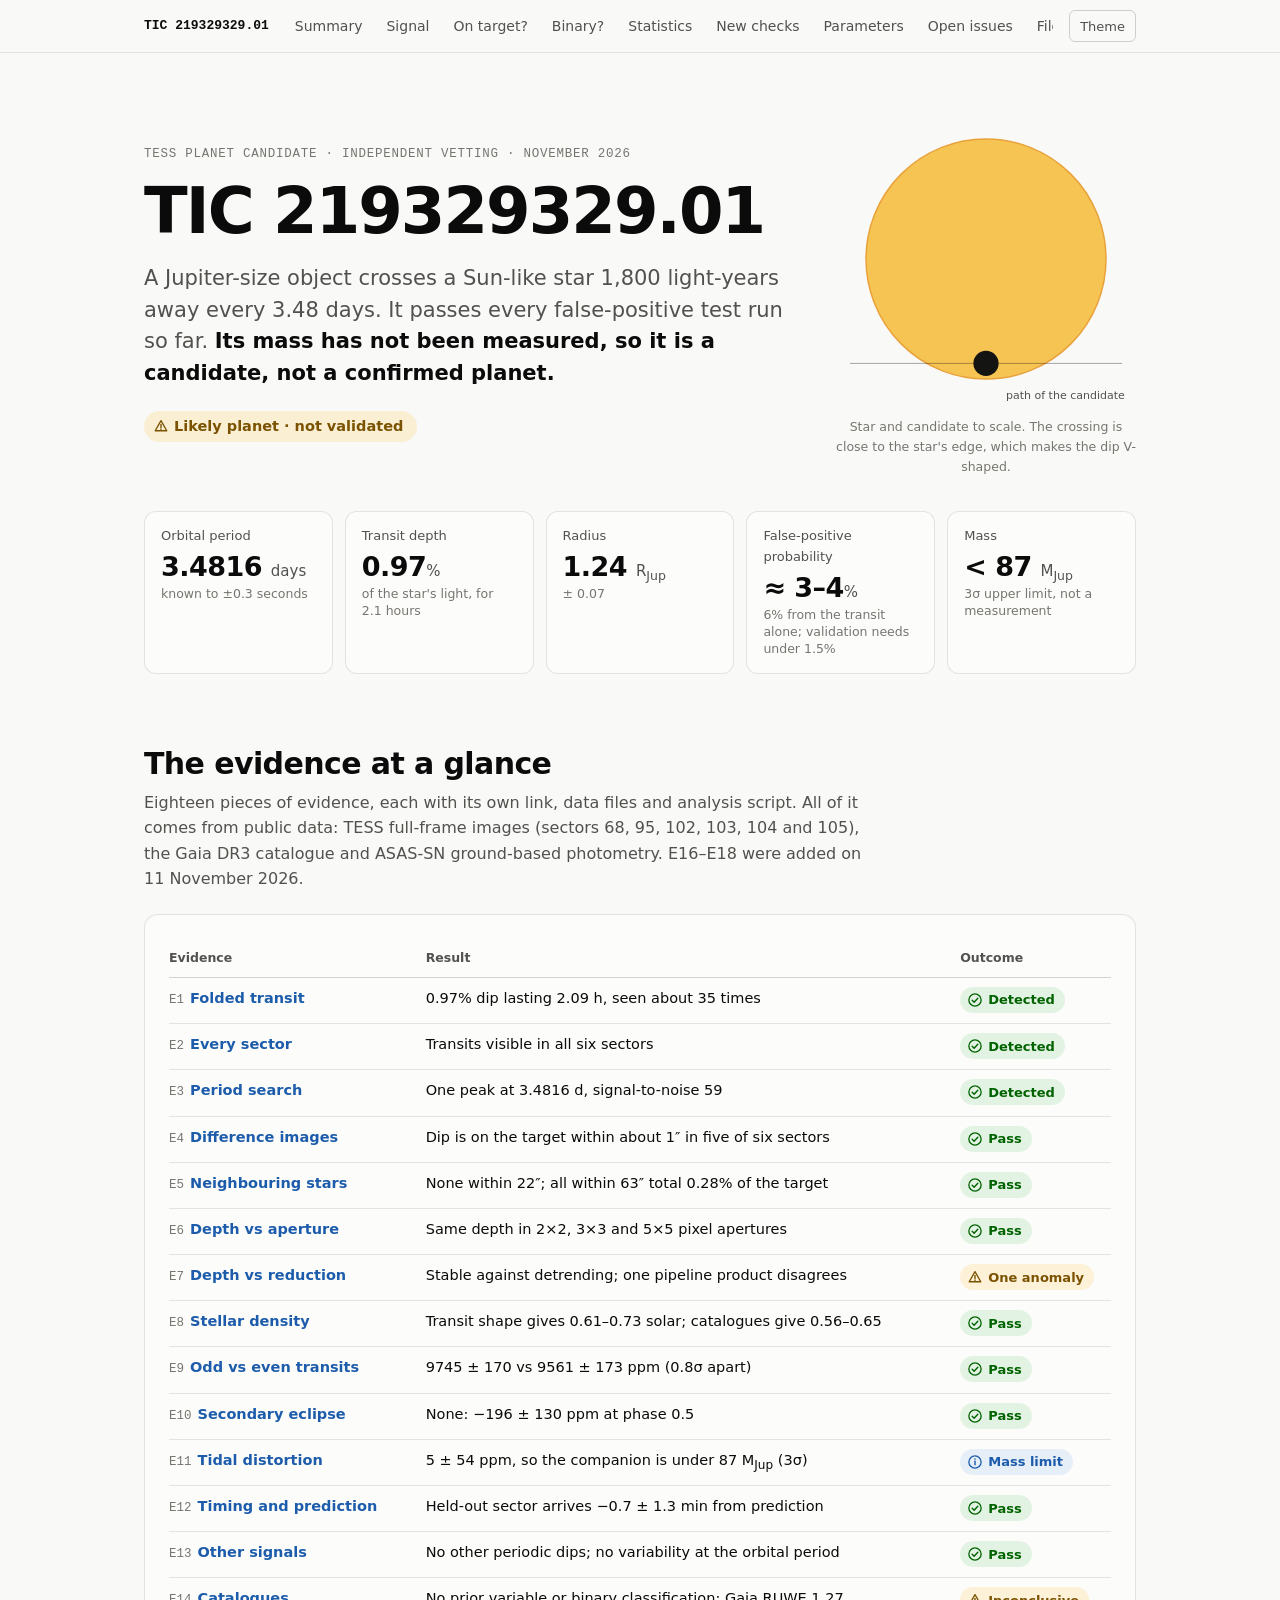
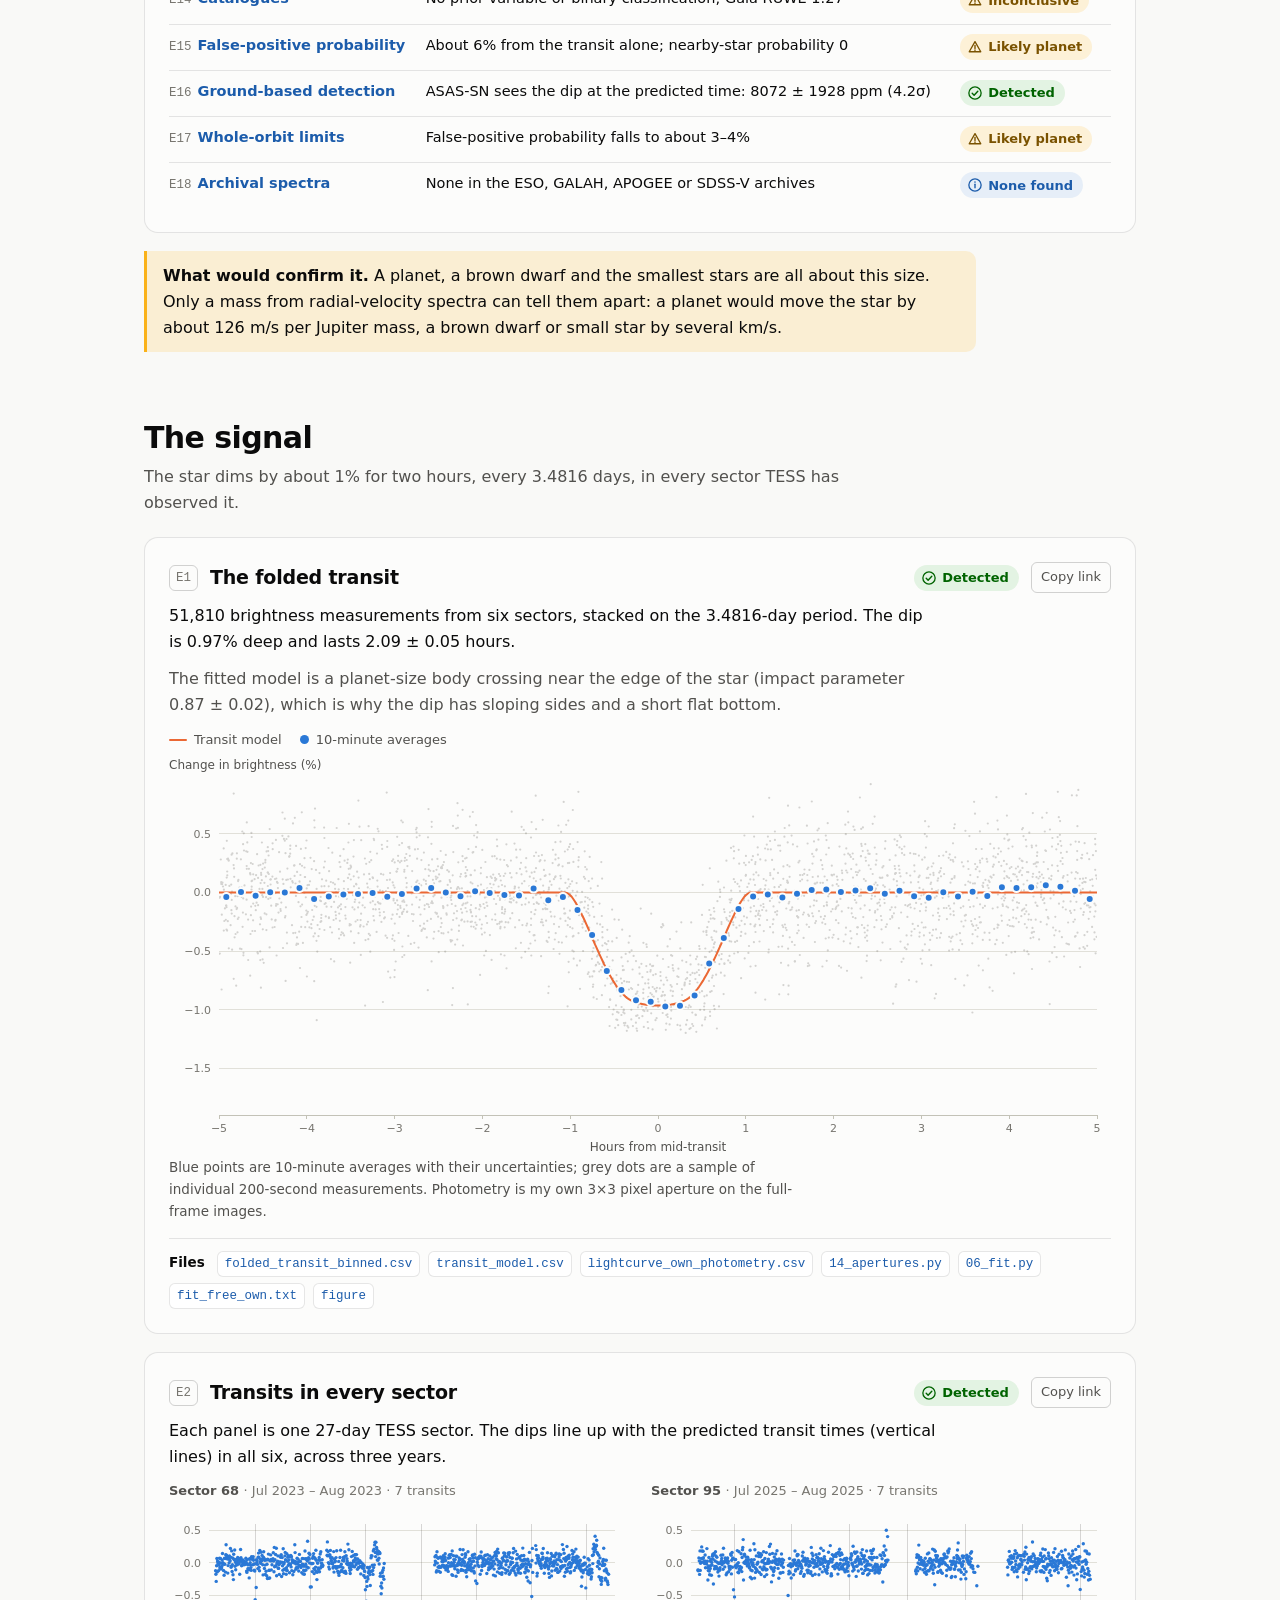
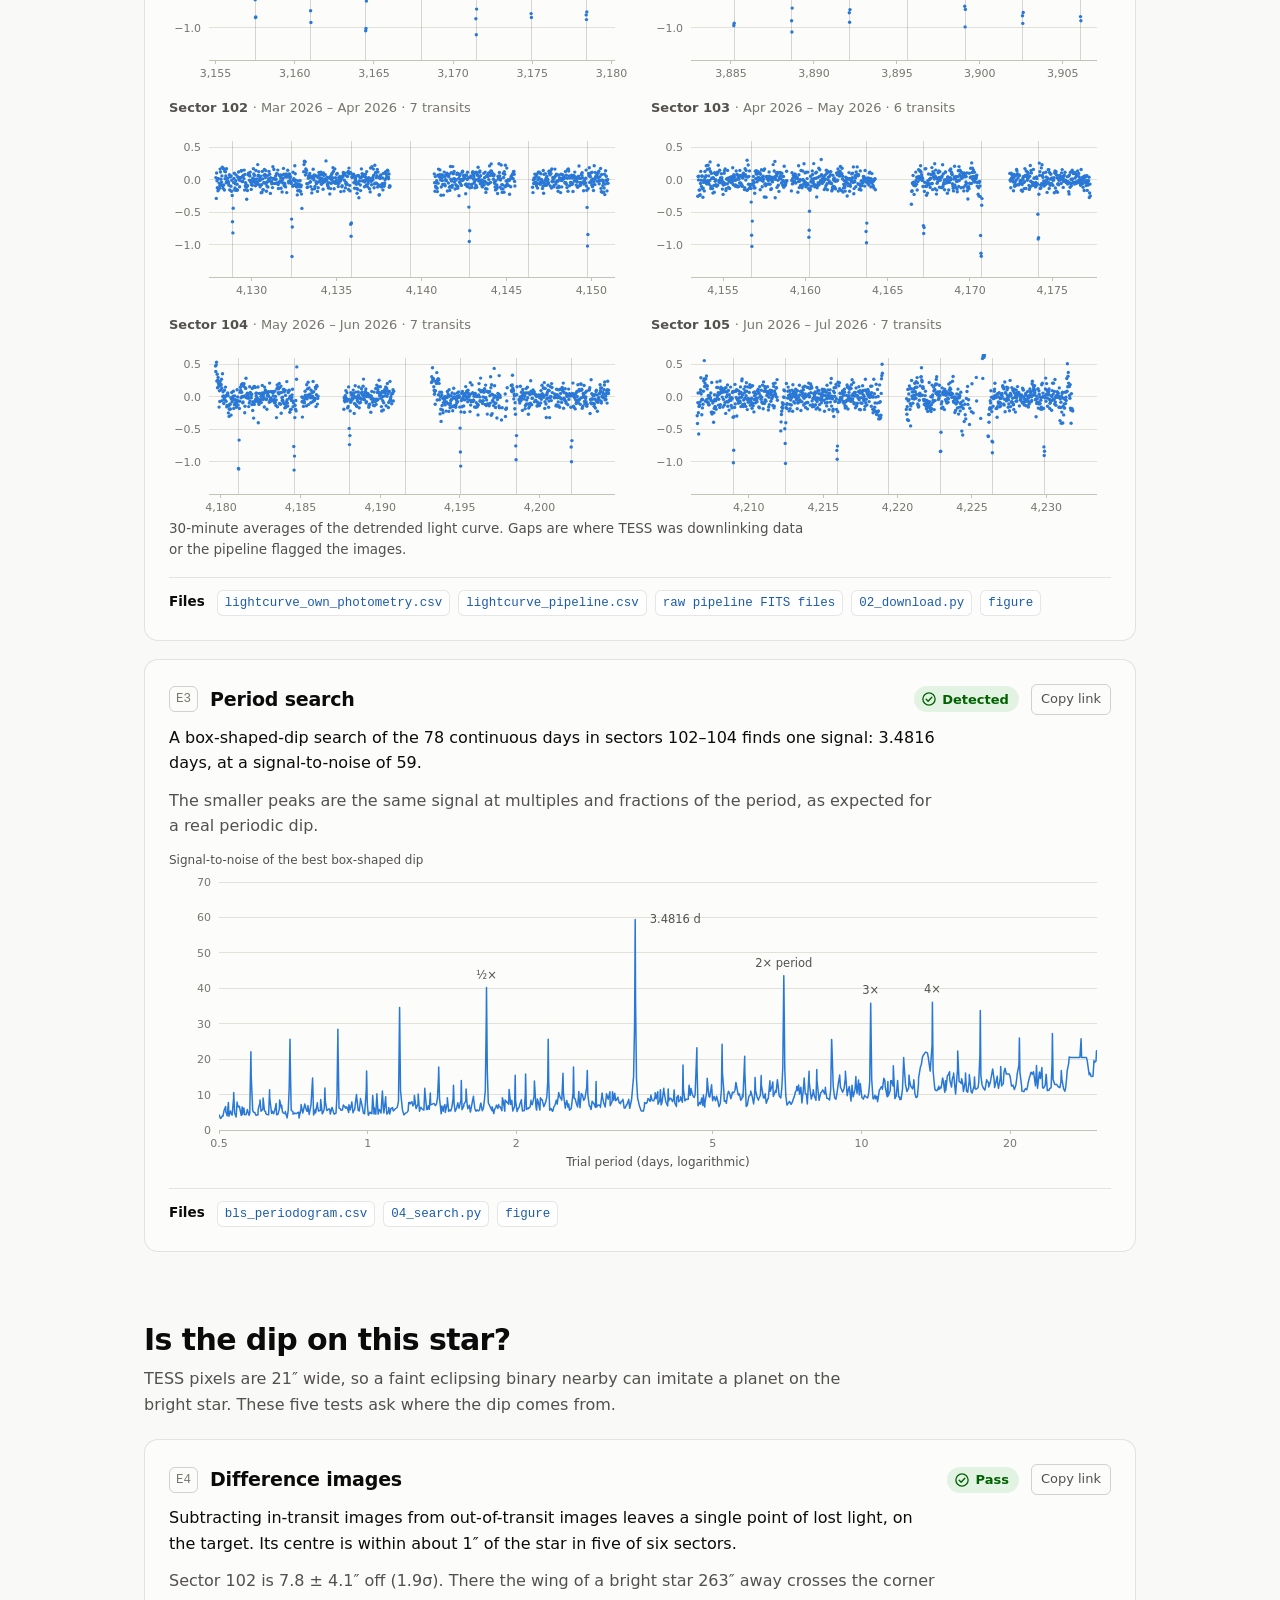
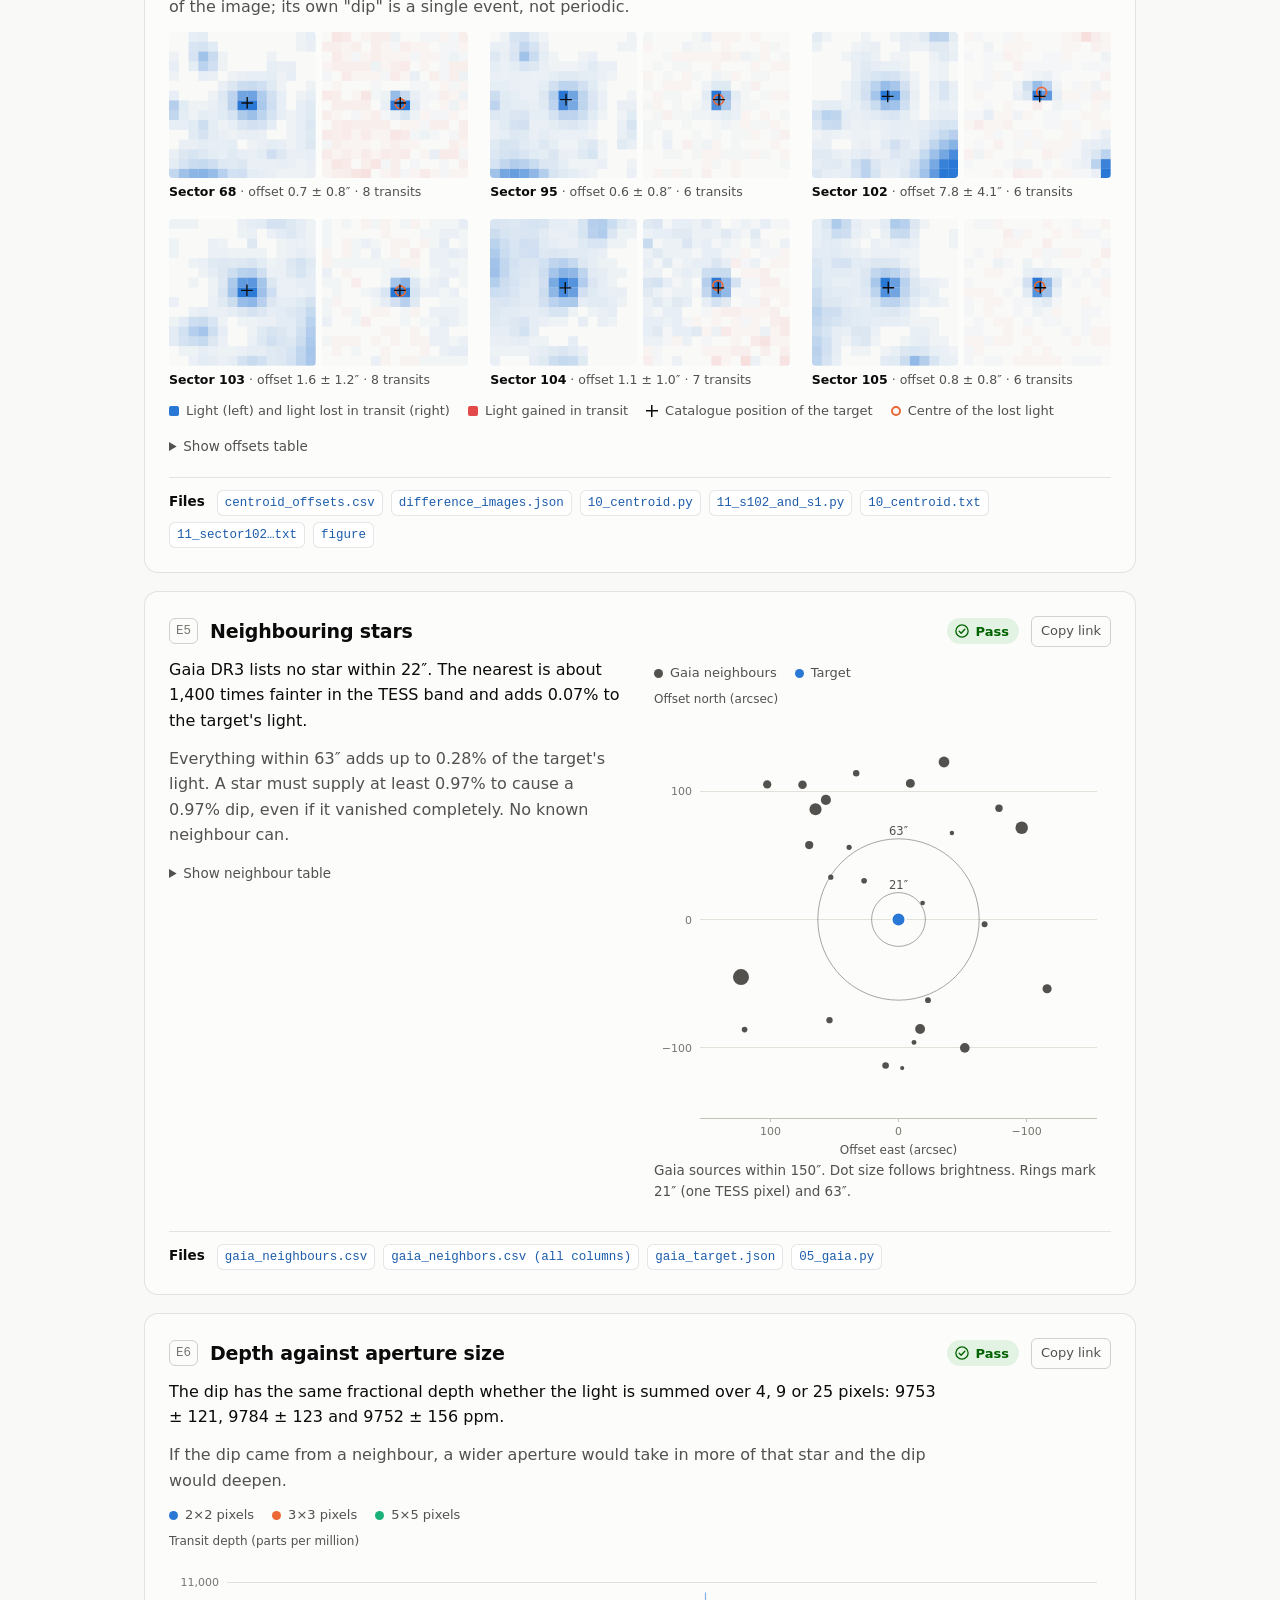
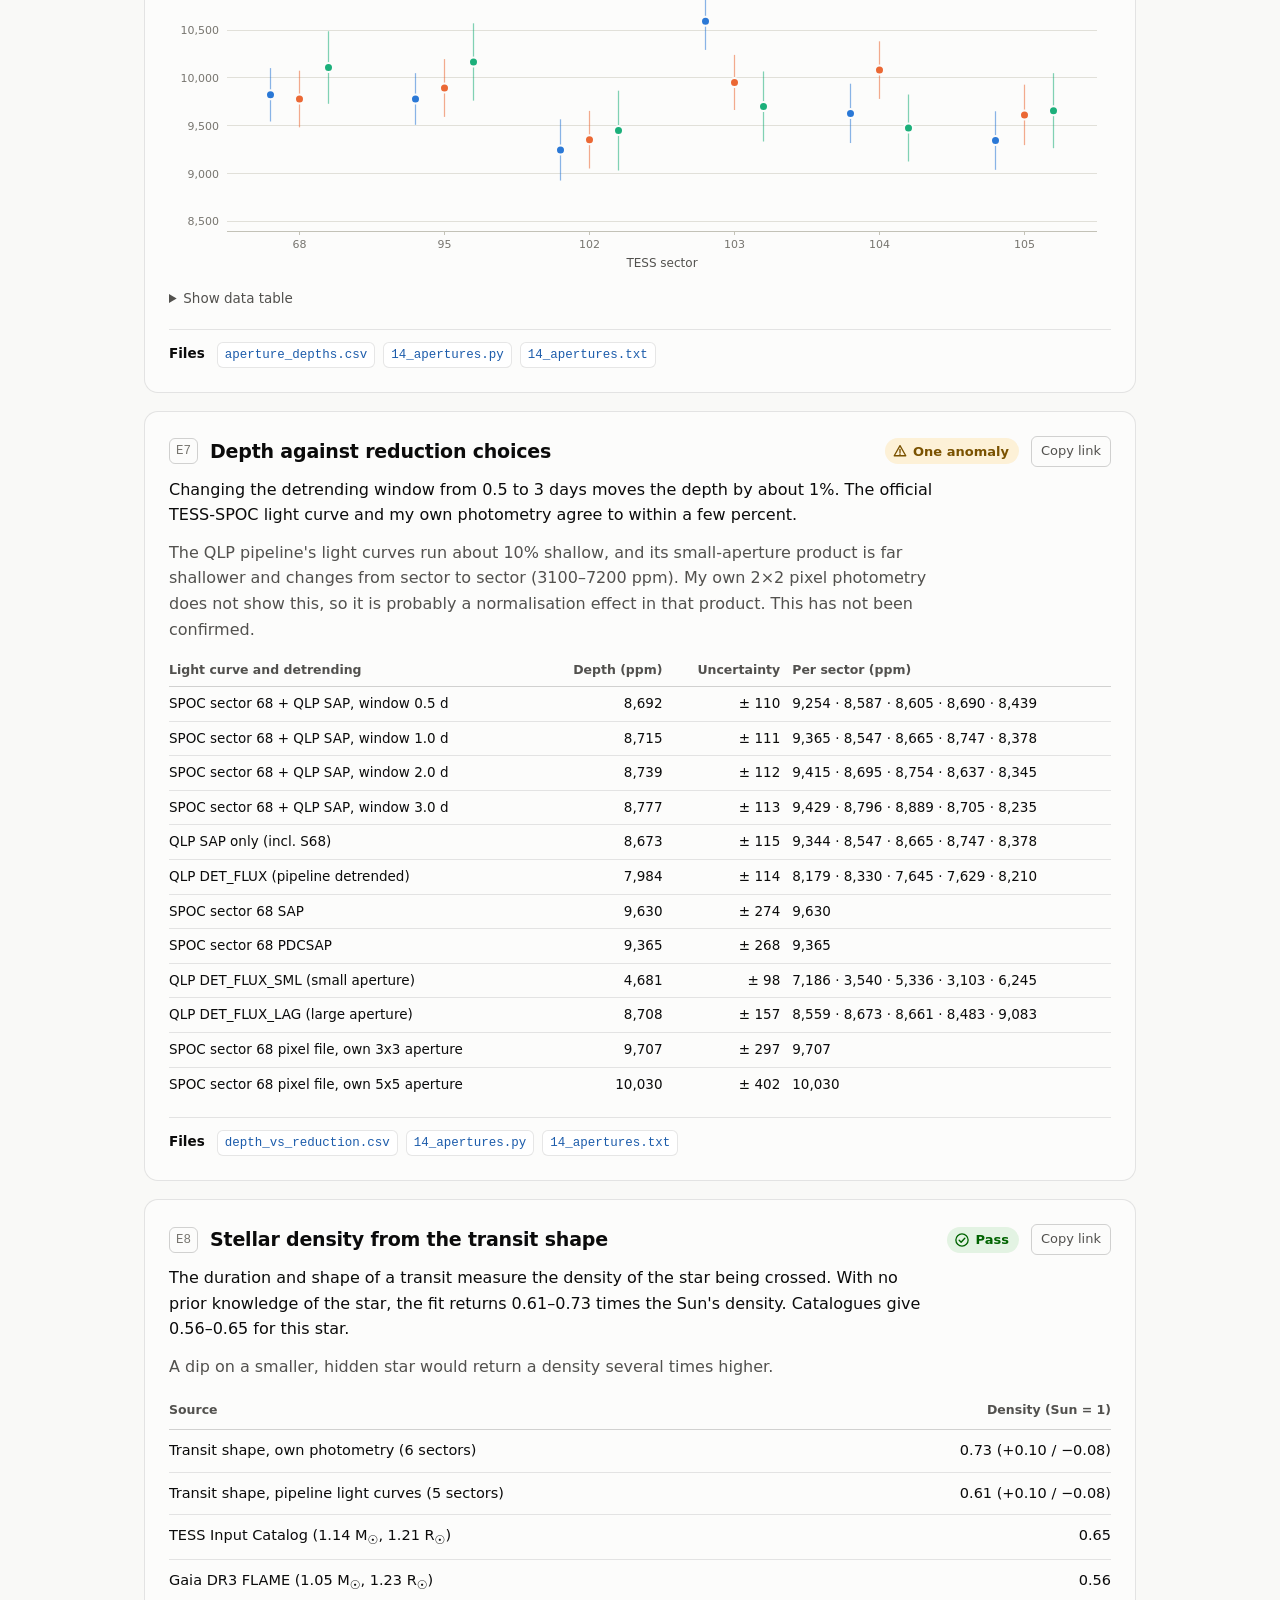
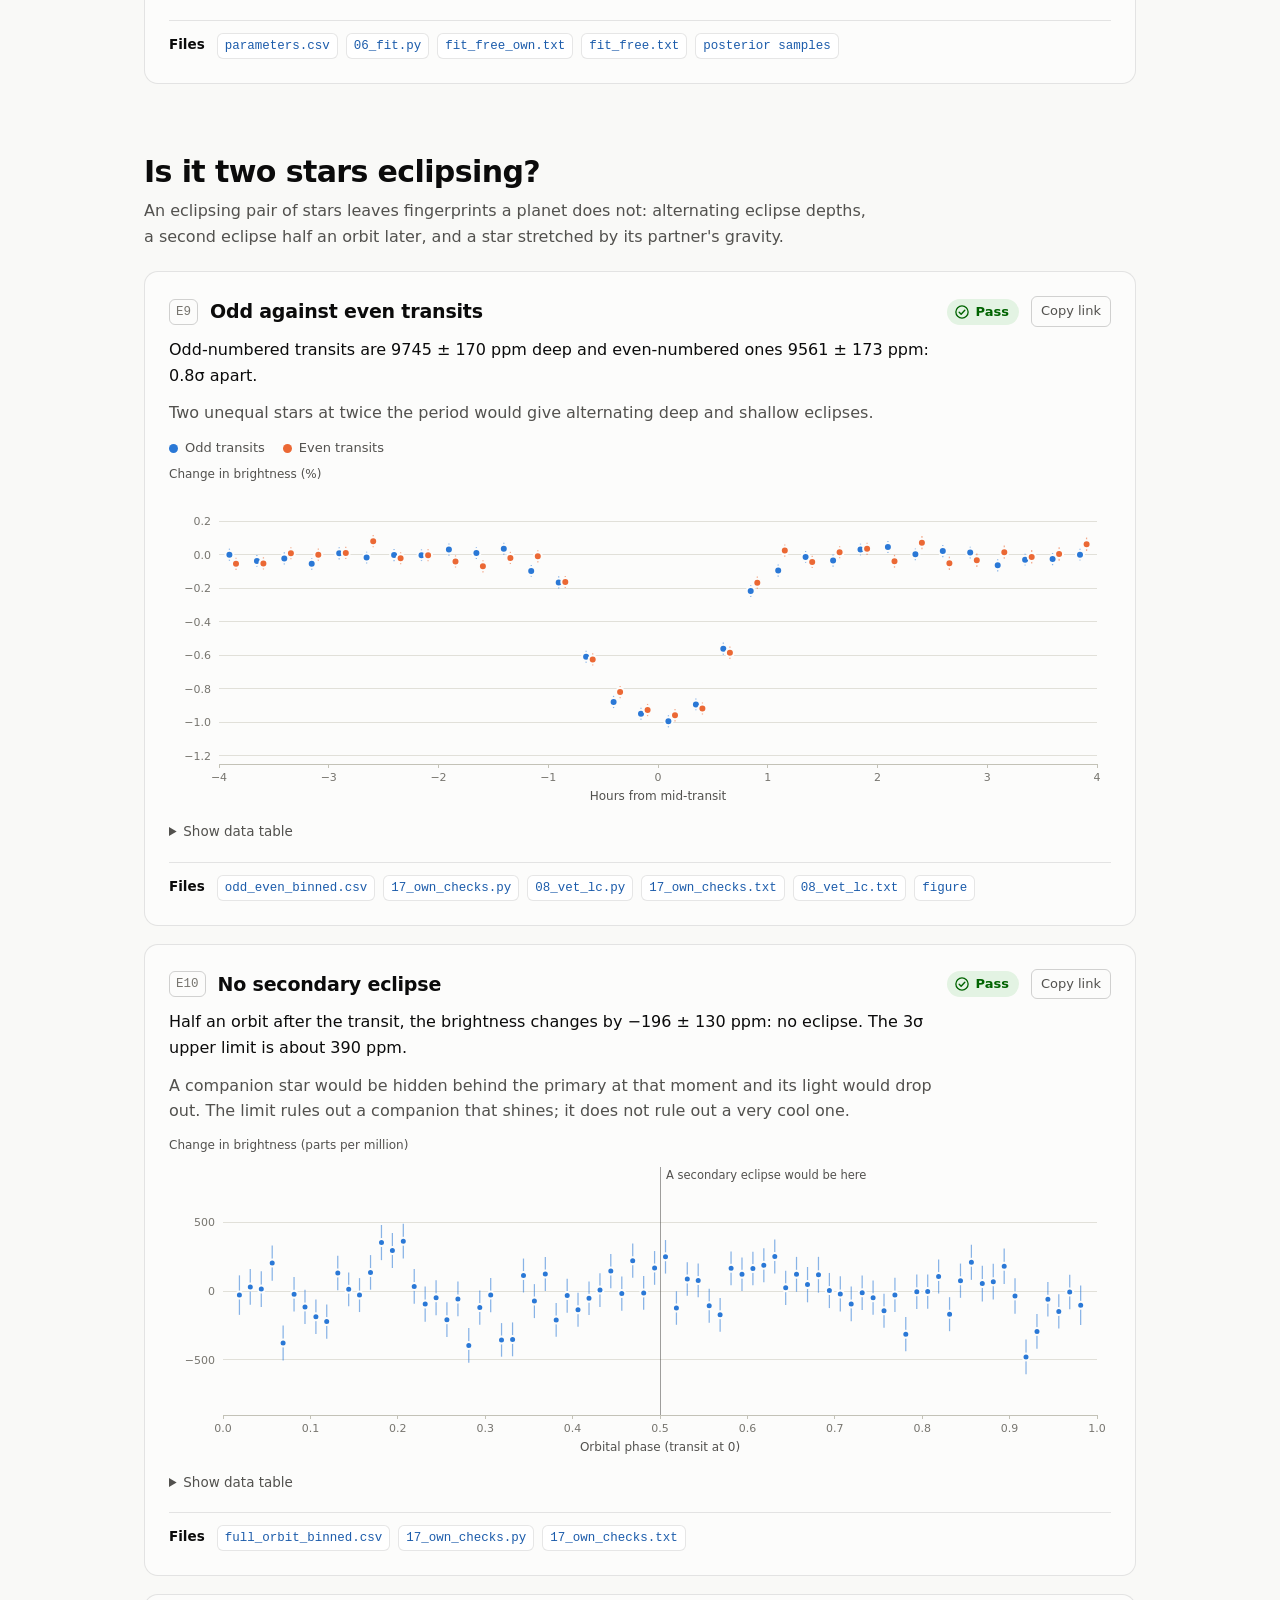
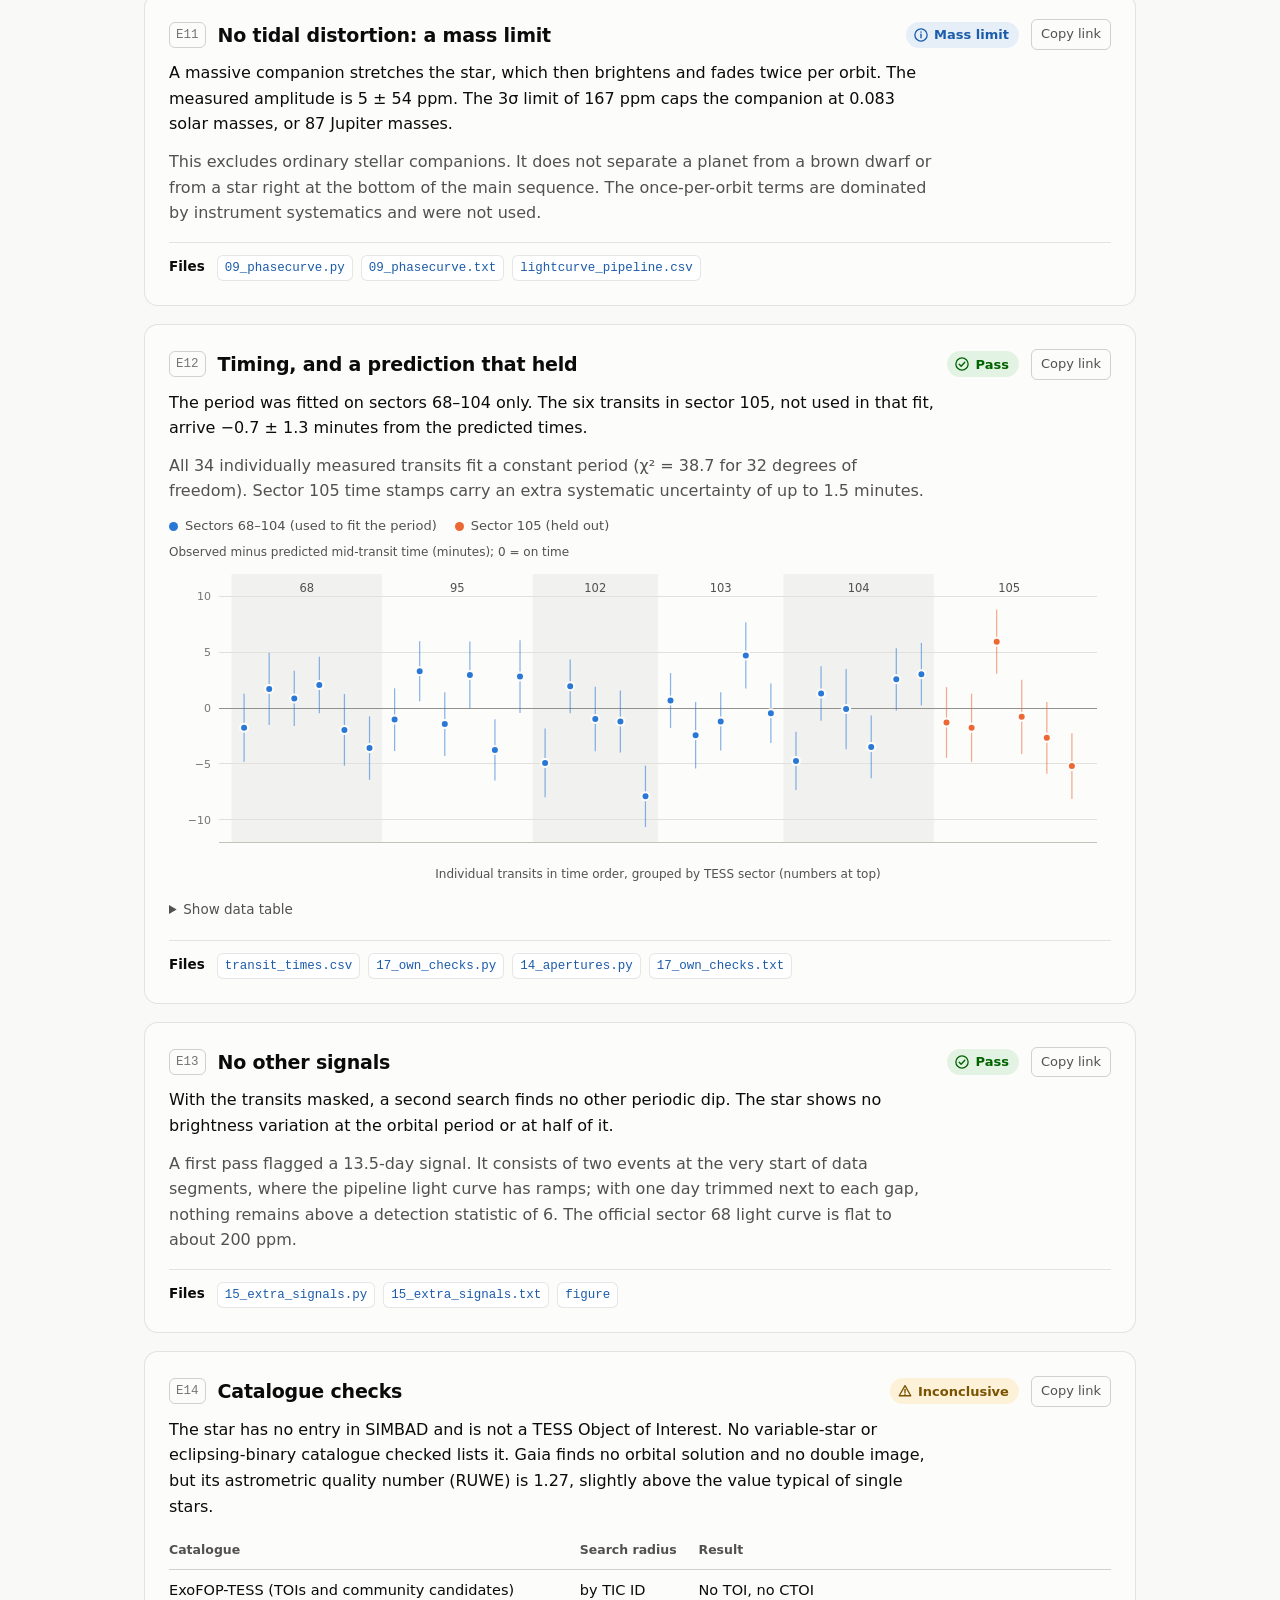
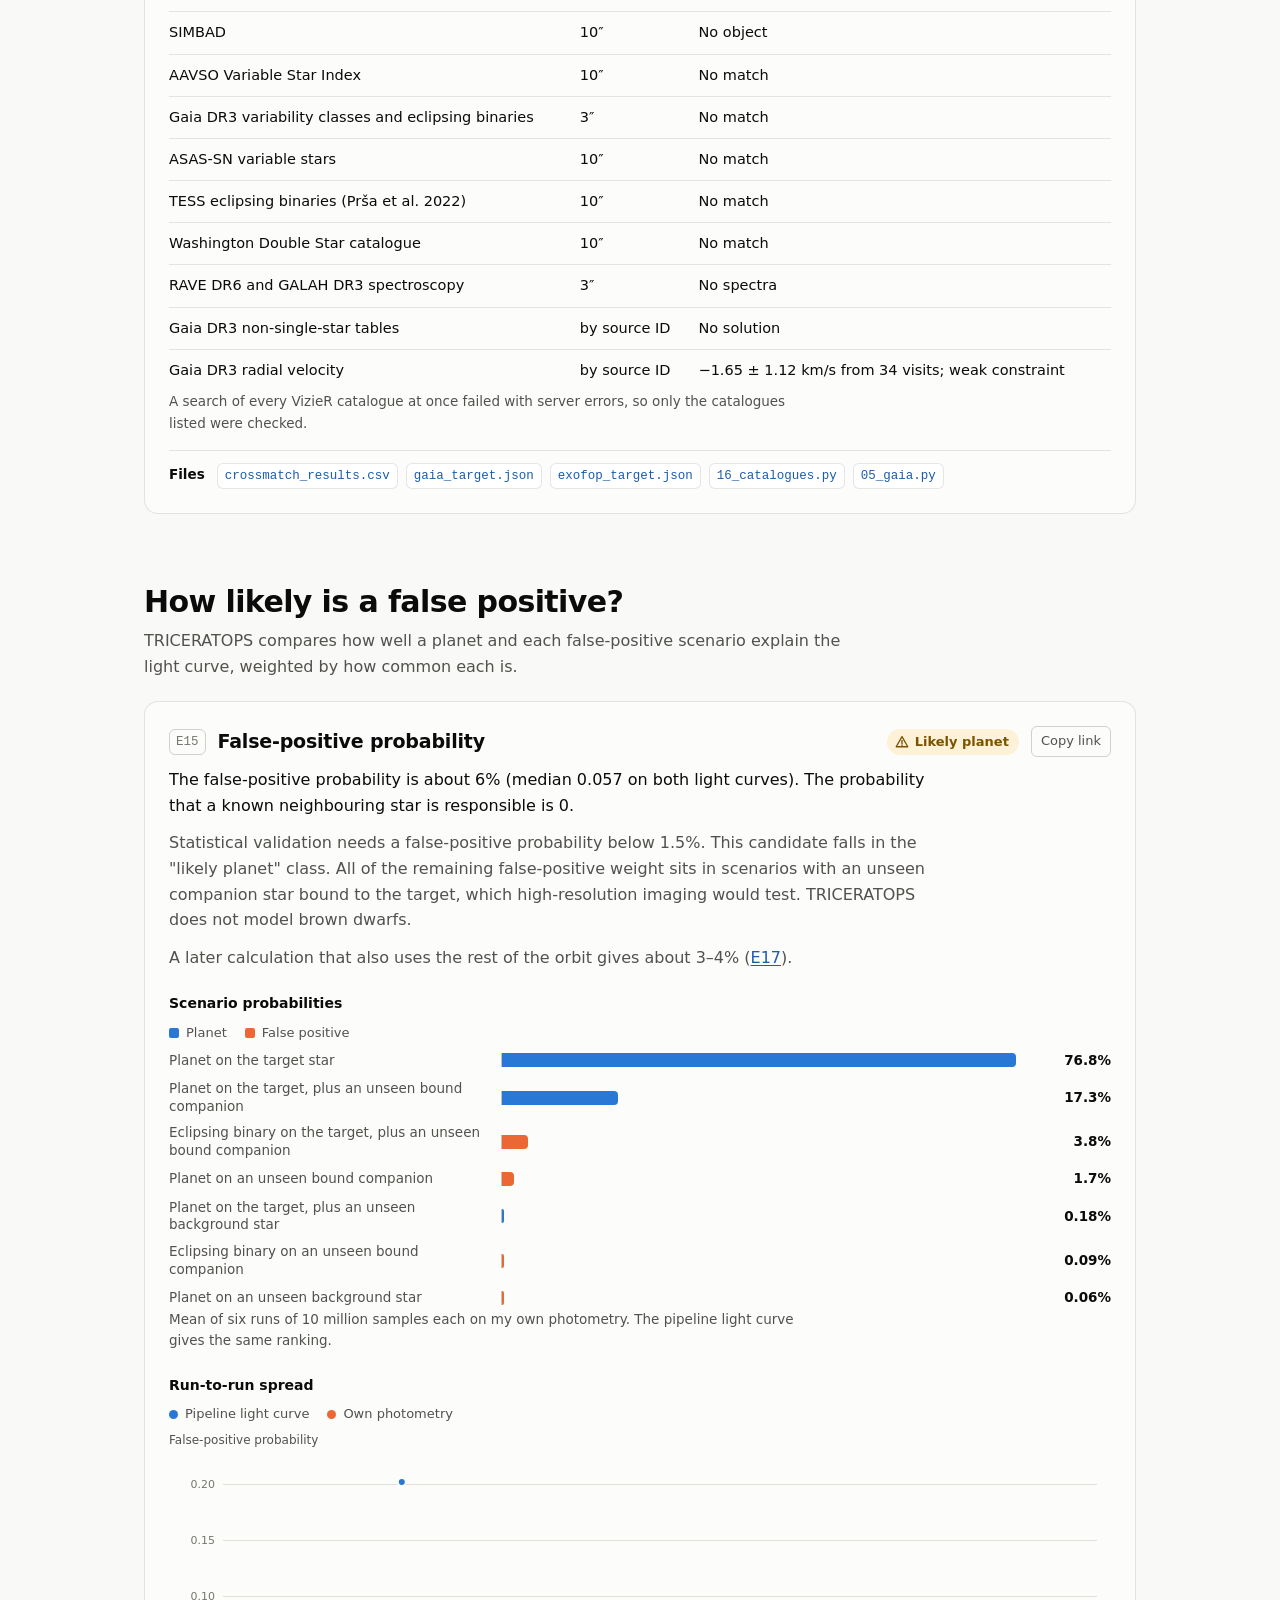
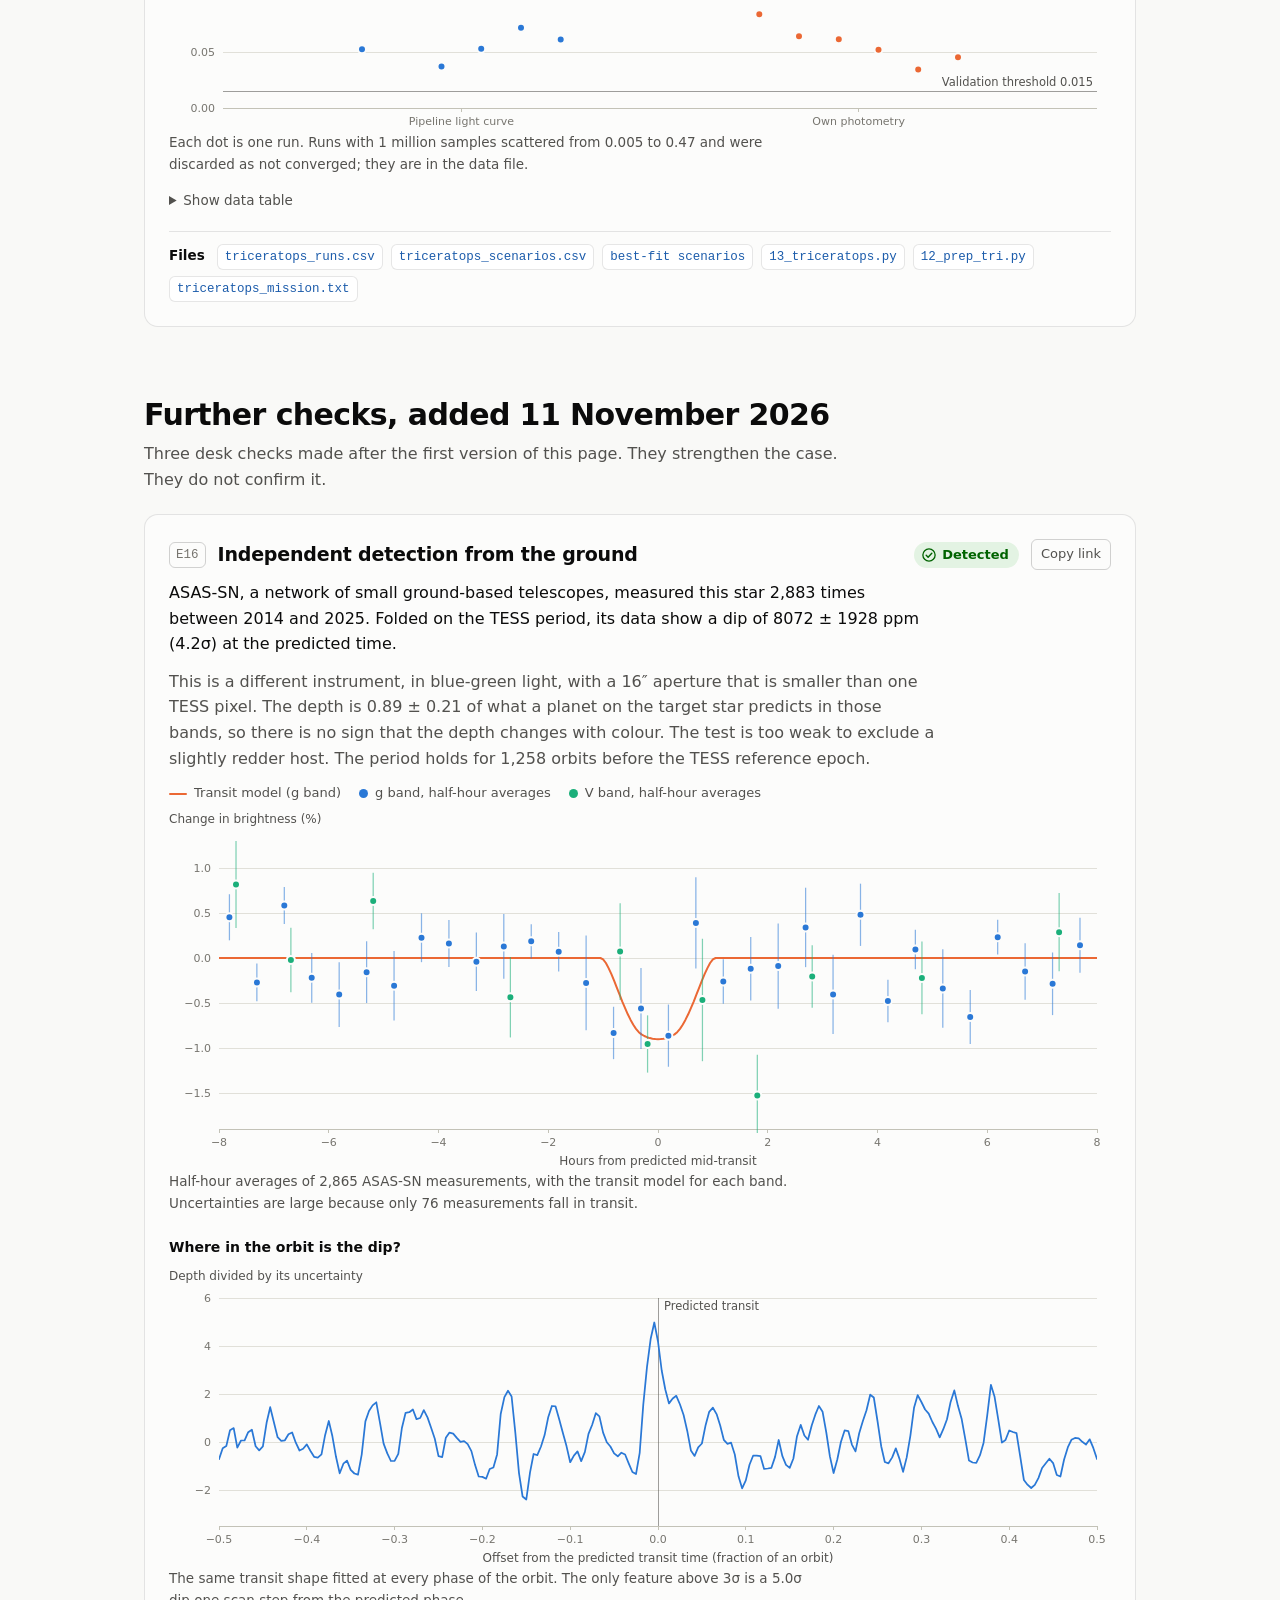
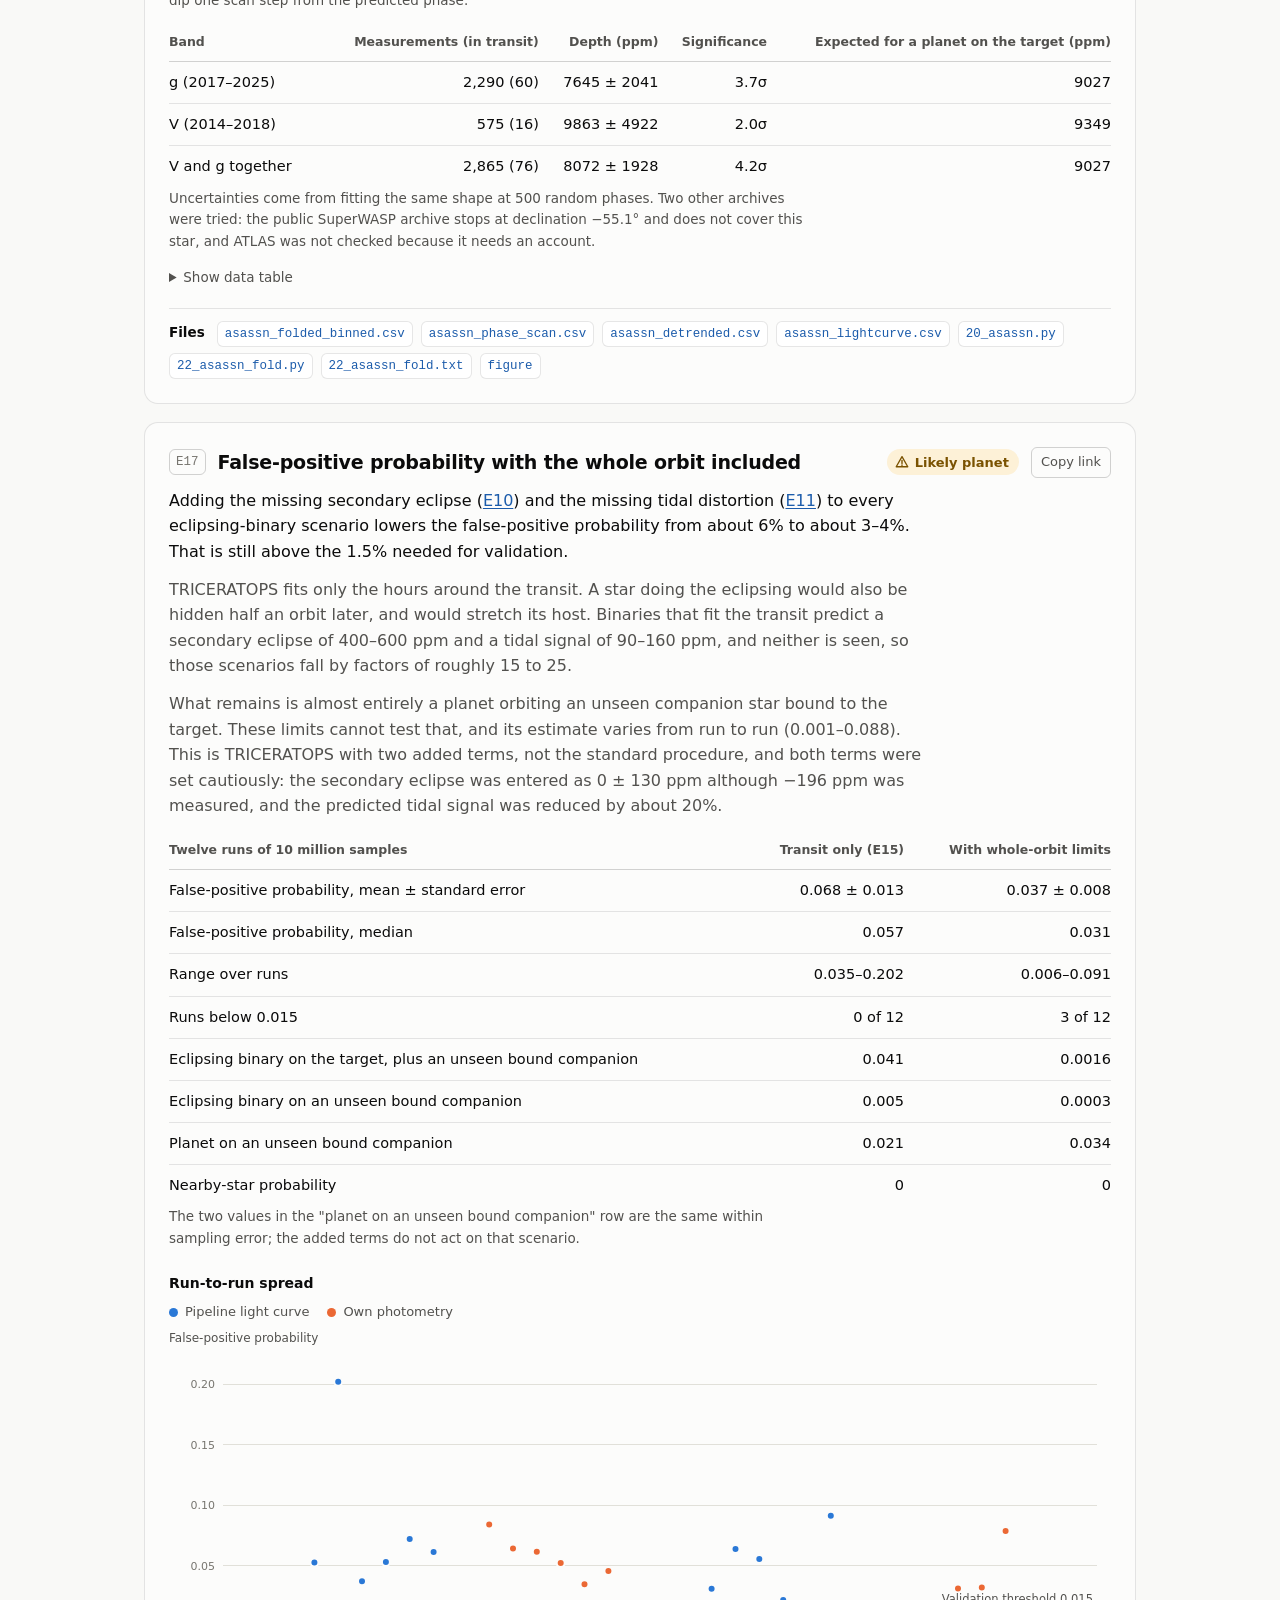
==== commit 7cb662c0: "Add ASAS-SN detection, whole-orbit false-positive limits, archival spectra search Three further desk" ====
--- a/index.html
+++ b/index.html
@@ -8,6 +8,13 @@
 <meta property="og:title" content="TIC 219329329.01 — evidence for a hot-Jupiter candidate">
 <meta property="og:description" content="A Jupiter-size object crosses a Sun-like star every 3.48 days. Every test, every data file and every script, linkable.">
 <meta property="og:type" content="article">
+<meta property="og:url" content="https://tic-219329329.janis.wtf/">
+<meta property="og:image" content="https://tic-219329329.janis.wtf/assets/transit-share.png">
+<meta property="og:image:width" content="1200">
+<meta property="og:image:height" content="600">
+<meta property="og:image:alt" content="A small dark candidate crosses near the lower edge of a yellow star. A horizontal line marks its path.">
+<meta name="twitter:card" content="summary_large_image">
+<meta name="twitter:image" content="https://tic-219329329.janis.wtf/assets/transit-share.png">
 <meta name="color-scheme" content="light dark">
 <link rel="icon" href="data:image/svg+xml,%3Csvg xmlns='http://www.w3.org/2000/svg' viewBox='0 0 32 32'%3E%3Ccircle cx='16' cy='16' r='14' fill='%23f6c453'/%3E%3Ccircle cx='16' cy='27' r='3' fill='%230b0b0b'/%3E%3C/svg%3E">
 <link rel="stylesheet" href="assets/style.css">
@@ -29,6 +36,7 @@
       <a href="#on-target">On target?</a>
       <a href="#binary">Binary?</a>
       <a href="#fpp">Statistics</a>
+      <a href="#further-checks">New checks</a>
       <a href="#parameters">Parameters</a>
       <a href="#open-issues">Open issues</a>
       <a href="#files">Files</a>
@@ -64,14 +72,14 @@
     <li class="tile"><div class="tile-label">Orbital period</div><div class="tile-value">3.4816 <small>days</small></div><div class="tile-note">known to ±0.3 seconds</div></li>
     <li class="tile"><div class="tile-label">Transit depth</div><div class="tile-value">0.97<small>%</small></div><div class="tile-note">of the star's light, for 2.1 hours</div></li>
     <li class="tile"><div class="tile-label">Radius</div><div class="tile-value">1.24 <small>R<sub>Jup</sub></small></div><div class="tile-note">± 0.07</div></li>
-    <li class="tile"><div class="tile-label">False-positive probability</div><div class="tile-value">≈ 6<small>%</small></div><div class="tile-note">validation needs under 1.5%</div></li>
+    <li class="tile"><div class="tile-label">False-positive probability</div><div class="tile-value">≈ 3–4<small>%</small></div><div class="tile-note">6% from the transit alone; validation needs under 1.5%</div></li>
     <li class="tile"><div class="tile-label">Mass</div><div class="tile-value">&lt; 87 <small>M<sub>Jup</sub></small></div><div class="tile-note">3σ upper limit, not a measurement</div></li>
   </ul>
 </section>
 
 <section class="block" id="summary">
   <h2>The evidence at a glance</h2>
-  <p class="section-intro">Fifteen pieces of evidence, each with its own link, data files and analysis script. All of it comes from public TESS full-frame images (sectors 68, 95, 102, 103, 104 and 105) and the Gaia DR3 catalogue.</p>
+  <p class="section-intro">Eighteen pieces of evidence, each with its own link, data files and analysis script. All of it comes from public data: TESS full-frame images (sectors 68, 95, 102, 103, 104 and 105), the Gaia DR3 catalogue and ASAS-SN ground-based photometry. E16–E18 were added on 11 November 2026.</p>
   <div class="card">
     <div class="table-wrap">
     <table class="glance">
@@ -91,7 +99,10 @@
         <tr><td><span class="mono">E12</span><a href="#timing">Timing and prediction</a></td><td>Held-out sector arrives −0.7 ± 1.3 min from prediction</td><td><span class="pill pill-good"><svg><use href="#i-check"/></svg>Pass</span></td></tr>
         <tr><td><span class="mono">E13</span><a href="#other-signals">Other signals</a></td><td>No other periodic dips; no variability at the orbital period</td><td><span class="pill pill-good"><svg><use href="#i-check"/></svg>Pass</span></td></tr>
         <tr><td><span class="mono">E14</span><a href="#catalogues">Catalogues</a></td><td>No prior variable or binary classification; Gaia RUWE 1.27</td><td><span class="pill pill-warn"><svg><use href="#i-warn"/></svg>Inconclusive</span></td></tr>
-        <tr><td><span class="mono">E15</span><a href="#fpp">False-positive probability</a></td><td>About 6%; nearby-star probability 0</td><td><span class="pill pill-warn"><svg><use href="#i-warn"/></svg>Likely planet</span></td></tr>
+        <tr><td><span class="mono">E15</span><a href="#fpp">False-positive probability</a></td><td>About 6% from the transit alone; nearby-star probability 0</td><td><span class="pill pill-warn"><svg><use href="#i-warn"/></svg>Likely planet</span></td></tr>
+        <tr><td><span class="mono">E16</span><a href="#asassn">Ground-based detection</a></td><td>ASAS-SN sees the dip at the predicted time: 8072 ± 1928 ppm (4.2σ)</td><td><span class="pill pill-good"><svg><use href="#i-check"/></svg>Detected</span></td></tr>
+        <tr><td><span class="mono">E17</span><a href="#fpp-phase">Whole-orbit limits</a></td><td>False-positive probability falls to about 3–4%</td><td><span class="pill pill-warn"><svg><use href="#i-warn"/></svg>Likely planet</span></td></tr>
+        <tr><td><span class="mono">E18</span><a href="#archival-spectra">Archival spectra</a></td><td>None in the ESO, GALAH, APOGEE or SDSS-V archives</td><td><span class="pill pill-info"><svg><use href="#i-info"/></svg>None found</span></td></tr>
       </tbody>
     </table>
     </div>
@@ -270,6 +281,7 @@
     <div class="ev-head"><span class="ev-id">E15</span><h3>False-positive probability</h3><span class="pill pill-warn"><svg><use href="#i-warn"/></svg>Likely planet</span><a class="permalink" href="#fpp">Copy link</a></div>
     <p class="result">The false-positive probability is about 6% (median 0.057 on both light curves). The probability that a known neighbouring star is responsible is 0.</p>
     <p class="why">Statistical validation needs a false-positive probability below 1.5%. This candidate falls in the "likely planet" class. All of the remaining false-positive weight sits in scenarios with an unseen companion star bound to the target, which high-resolution imaging would test. TRICERATOPS does not model brown dwarfs.</p>
+    <p class="why">A later calculation that also uses the rest of the orbit gives about 3–4% (<a href="#fpp-phase">E17</a>).</p>
     <h4>Scenario probabilities</h4>
     <div id="chart-scenarios"></div>
     <p class="caption">Mean of six runs of 10 million samples each on my own photometry. The pipeline light curve gives the same ranking.</p>
@@ -278,6 +290,76 @@
     <p class="caption">Each dot is one run. Runs with 1 million samples scattered from 0.005 to 0.47 and were discarded as not converged; they are in the data file.</p>
     <details class="tableview"><summary>Show data table</summary><div id="table-fpp"></div></details>
     <div class="files"><span class="files-label">Files</span><a href="data/triceratops_runs.csv">triceratops_runs.csv</a><a href="data/triceratops_scenarios.csv">triceratops_scenarios.csv</a><a href="evidence/catalogues/triceratops_probs_own1e7.csv">best-fit scenarios</a><a href="scripts/13_triceratops.py">13_triceratops.py</a><a href="scripts/12_prep_tri.py">12_prep_tri.py</a><a href="evidence/logs/triceratops_mission.txt">triceratops_mission.txt</a></div>
+  </article>
+</section>
+
+<!-- ============================================================ FURTHER CHECKS -->
+<section class="block" id="further-checks">
+  <h2>Further checks, added 11 November 2026</h2>
+  <p class="section-intro">Three desk checks made after the first version of this page. They strengthen the case. They do not confirm it.</p>
+
+  <article class="card ev" id="asassn">
+    <div class="ev-head"><span class="ev-id">E16</span><h3>Independent detection from the ground</h3><span class="pill pill-good"><svg><use href="#i-check"/></svg>Detected</span><a class="permalink" href="#asassn">Copy link</a></div>
+    <p class="result">ASAS-SN, a network of small ground-based telescopes, measured this star 2,883 times between 2014 and 2025. Folded on the TESS period, its data show a dip of 8072 ± 1928 ppm (4.2σ) at the predicted time.</p>
+    <p class="why">This is a different instrument, in blue-green light, with a 16″ aperture that is smaller than one TESS pixel. The depth is 0.89 ± 0.21 of what a planet on the target star predicts in those bands, so there is no sign that the depth changes with colour. The test is too weak to exclude a slightly redder host. The period holds for 1,258 orbits before the TESS reference epoch.</p>
+    <div id="chart-asassn"></div>
+    <p class="caption">Half-hour averages of 2,865 ASAS-SN measurements, with the transit model for each band. Uncertainties are large because only 76 measurements fall in transit.</p>
+    <h4>Where in the orbit is the dip?</h4>
+    <div id="chart-asassn-scan"></div>
+    <p class="caption">The same transit shape fitted at every phase of the orbit. The only feature above 3σ is a 5.0σ dip one scan step from the predicted phase.</p>
+    <div class="table-wrap"><table>
+      <thead><tr><th scope="col">Band</th><th scope="col" class="num">Measurements (in transit)</th><th scope="col" class="num">Depth (ppm)</th><th scope="col" class="num">Significance</th><th scope="col" class="num">Expected for a planet on the target (ppm)</th></tr></thead>
+      <tbody>
+        <tr><th scope="row">g (2017–2025)</th><td class="num">2,290 (60)</td><td class="num">7645 ± 2041</td><td class="num">3.7σ</td><td class="num">9027</td></tr>
+        <tr><th scope="row">V (2014–2018)</th><td class="num">575 (16)</td><td class="num">9863 ± 4922</td><td class="num">2.0σ</td><td class="num">9349</td></tr>
+        <tr><th scope="row">V and g together</th><td class="num">2,865 (76)</td><td class="num">8072 ± 1928</td><td class="num">4.2σ</td><td class="num">9027</td></tr>
+      </tbody>
+    </table></div>
+    <p class="caption">Uncertainties come from fitting the same shape at 500 random phases. Two other archives were tried: the public SuperWASP archive stops at declination −55.1° and does not cover this star, and ATLAS was not checked because it needs an account.</p>
+    <details class="tableview"><summary>Show data table</summary><div id="table-asassn"></div></details>
+    <div class="files"><span class="files-label">Files</span><a href="data/asassn_folded_binned.csv">asassn_folded_binned.csv</a><a href="data/asassn_phase_scan.csv">asassn_phase_scan.csv</a><a href="data/asassn_detrended.csv">asassn_detrended.csv</a><a href="data/asassn_lightcurve.csv">asassn_lightcurve.csv</a><a href="scripts/20_asassn.py">20_asassn.py</a><a href="scripts/22_asassn_fold.py">22_asassn_fold.py</a><a href="evidence/logs/22_asassn_fold.txt">22_asassn_fold.txt</a><a href="evidence/figures/07_asassn.png">figure</a></div>
+  </article>
+
+  <article class="card ev" id="fpp-phase">
+    <div class="ev-head"><span class="ev-id">E17</span><h3>False-positive probability with the whole orbit included</h3><span class="pill pill-warn"><svg><use href="#i-warn"/></svg>Likely planet</span><a class="permalink" href="#fpp-phase">Copy link</a></div>
+    <p class="result">Adding the missing secondary eclipse (<a href="#secondary">E10</a>) and the missing tidal distortion (<a href="#ellipsoidal">E11</a>) to every eclipsing-binary scenario lowers the false-positive probability from about 6% to about 3–4%. That is still above the 1.5% needed for validation.</p>
+    <p class="why">TRICERATOPS fits only the hours around the transit. A star doing the eclipsing would also be hidden half an orbit later, and would stretch its host. Binaries that fit the transit predict a secondary eclipse of 400–600 ppm and a tidal signal of 90–160 ppm, and neither is seen, so those scenarios fall by factors of roughly 15 to 25.</p>
+    <p class="why">What remains is almost entirely a planet orbiting an unseen companion star bound to the target. These limits cannot test that, and its estimate varies from run to run (0.001–0.088). This is TRICERATOPS with two added terms, not the standard procedure, and both terms were set cautiously: the secondary eclipse was entered as 0 ± 130 ppm although −196 ppm was measured, and the predicted tidal signal was reduced by about 20%.</p>
+    <div class="table-wrap"><table>
+      <thead><tr><th scope="col">Twelve runs of 10 million samples</th><th scope="col" class="num">Transit only (E15)</th><th scope="col" class="num">With whole-orbit limits</th></tr></thead>
+      <tbody>
+        <tr><th scope="row">False-positive probability, mean ± standard error</th><td class="num">0.068 ± 0.013</td><td class="num">0.037 ± 0.008</td></tr>
+        <tr><th scope="row">False-positive probability, median</th><td class="num">0.057</td><td class="num">0.031</td></tr>
+        <tr><th scope="row">Range over runs</th><td class="num">0.035–0.202</td><td class="num">0.006–0.091</td></tr>
+        <tr><th scope="row">Runs below 0.015</th><td class="num">0 of 12</td><td class="num">3 of 12</td></tr>
+        <tr><th scope="row">Eclipsing binary on the target, plus an unseen bound companion</th><td class="num">0.041</td><td class="num">0.0016</td></tr>
+        <tr><th scope="row">Eclipsing binary on an unseen bound companion</th><td class="num">0.005</td><td class="num">0.0003</td></tr>
+        <tr><th scope="row">Planet on an unseen bound companion</th><td class="num">0.021</td><td class="num">0.034</td></tr>
+        <tr><th scope="row">Nearby-star probability</th><td class="num">0</td><td class="num">0</td></tr>
+      </tbody>
+    </table></div>
+    <p class="caption">The two values in the "planet on an unseen bound companion" row are the same within sampling error; the added terms do not act on that scenario.</p>
+    <h4>Run-to-run spread</h4>
+    <div id="chart-fpp-phase"></div>
+    <p class="caption">Each dot is one run of 10 million samples. Summed over all scenarios, the probability that a planet-size body transits a star in this system is about 0.997. The open questions are which star it orbits, and its mass.</p>
+    <div class="files"><span class="files-label">Files</span><a href="data/triceratops_runs.csv">triceratops_runs.csv</a><a href="data/triceratops_scenarios.csv">triceratops_scenarios.csv</a><a href="scripts/21_triceratops_phase.py">21_triceratops_phase.py</a><a href="evidence/logs/21_triceratops_phase_own.txt">21_…_own.txt</a><a href="evidence/logs/21_triceratops_phase_pipeline.txt">21_…_pipeline.txt</a><a href="evidence/catalogues/triceratops_probs_own1e7_phase.csv">best-fit scenarios</a></div>
+  </article>
+
+  <article class="card ev" id="archival-spectra">
+    <div class="ev-head"><span class="ev-id">E18</span><h3>No archival spectra</h3><span class="pill pill-info"><svg><use href="#i-info"/></svg>None found</span><a class="permalink" href="#archival-spectra">Copy link</a></div>
+    <p class="result">No spectrum of this star exists in any archive searched, so a mass cannot be measured from existing data.</p>
+    <div class="table-wrap"><table>
+      <thead><tr><th scope="col">Archive</th><th scope="col">Result</th></tr></thead>
+      <tbody>
+        <tr><th scope="row">ESO Science Archive (HARPS, FEROS, UVES and all other instruments)</th><td>No raw or reduced spectra within 30″; only VISTA near-infrared survey images</td></tr>
+        <tr><th scope="row">GALAH DR4</th><td>No match; no GALAH star within 1° of the target</td></tr>
+        <tr><th scope="row">APOGEE DR17</th><td>Field not observed</td></tr>
+        <tr><th scope="row">SDSS-V DR19 (Milky Way Mapper)</th><td>No APOGEE or BOSS spectra; the star is only listed as a possible calibration target</td></tr>
+        <tr><th scope="row">RAVE DR6, GALAH DR3</th><td>No match (<a href="#catalogues">E14</a>)</td></tr>
+      </tbody>
+    </table></div>
+    <p class="caption">Gaia DR4, planned for December 2026, is expected to publish per-visit radial velocities. Folded on this period they may limit the companion's mass to a few tens of Jupiter masses; that is an estimate, not a result.</p>
+    <div class="files"><span class="files-label">Files</span><a href="evidence/catalogues/archival_spectra_search.csv">archival_spectra_search.csv</a></div>
   </article>
 </section>
 
@@ -315,12 +397,12 @@
   <h2>What is not settled</h2>
   <div class="card">
     <ul class="plain">
-      <li><strong>No mass.</strong> There are no spectra, so a brown dwarf or a star at the very bottom of the main sequence is not excluded.</li>
+      <li><strong>No mass.</strong> No spectra exist in any archive searched (<a href="#archival-spectra">E18</a>), so a brown dwarf or a star at the very bottom of the main sequence is not excluded.</li>
       <li><strong>No high-resolution imaging.</strong> A close companion star cannot be ruled out, and Gaia's RUWE of 1.27 is mildly elevated.</li>
-      <li><strong>One band only.</strong> All photometry is from TESS. There is no ground-based or multi-colour transit.</li>
+      <li><strong>No precise transit in a second colour.</strong> ASAS-SN sees the dip in blue-green light at 4σ (<a href="#asassn">E16</a>), which is too weak to test whether the depth changes with colour.</li>
       <li><strong>QLP small-aperture anomaly.</strong> One pipeline product gives a much shallower, sector-dependent depth (<a href="#reduction">E7</a>). Direct photometry does not reproduce it, but the cause was not confirmed.</li>
       <li><strong>Sector 102 centroid.</strong> The offset there is 1.9σ (<a href="#centroid">E4</a>).</li>
-      <li><strong>Sector 1 has no data.</strong> In 2018 the star fell in the gap between two detectors, so the baseline starts in 2023.</li>
+      <li><strong>Sector 1 has no data.</strong> In 2018 the star fell in the gap between two detectors, so the TESS baseline starts in 2023.</li>
       <li><strong>Sector 105 time stamps.</strong> They use the detector-centre barycentric correction and can be off by up to 1.5 minutes.</li>
       <li><strong>Catalogue search is partial.</strong> The all-catalogue VizieR query failed (<a href="#catalogues">E14</a>).</li>
       <li><strong>Not peer reviewed.</strong> This is an independent analysis of public data.</li>
@@ -361,8 +443,8 @@
 
 <footer>
   <div class="wrap">
-    <p>This page uses data collected by the TESS mission, obtained from the MAST archive at the Space Telescope Science Institute, and data from the European Space Agency mission Gaia. Light curves from the TESS-SPOC and QLP pipelines were used alongside independent photometry.</p>
-    <p>Independent analysis, prepared with AI assistance (Claude). Not peer reviewed. Generated 10 November 2026.</p>
+    <p>This page uses data collected by the TESS mission, obtained from the MAST archive at the Space Telescope Science Institute, and data from the European Space Agency mission Gaia. Light curves from the TESS-SPOC and QLP pipelines were used alongside independent photometry. Ground-based photometry is from the All-Sky Automated Survey for Supernovae (ASAS-SN) Sky Patrol.</p>
+    <p>Independent analysis, prepared with AI assistance (Claude). Not peer reviewed. Generated 10 November 2026, updated 11 November 2026.</p>
   </div>
 </footer>
 <div class="toast" id="toast" role="status" aria-live="polite"></div>
